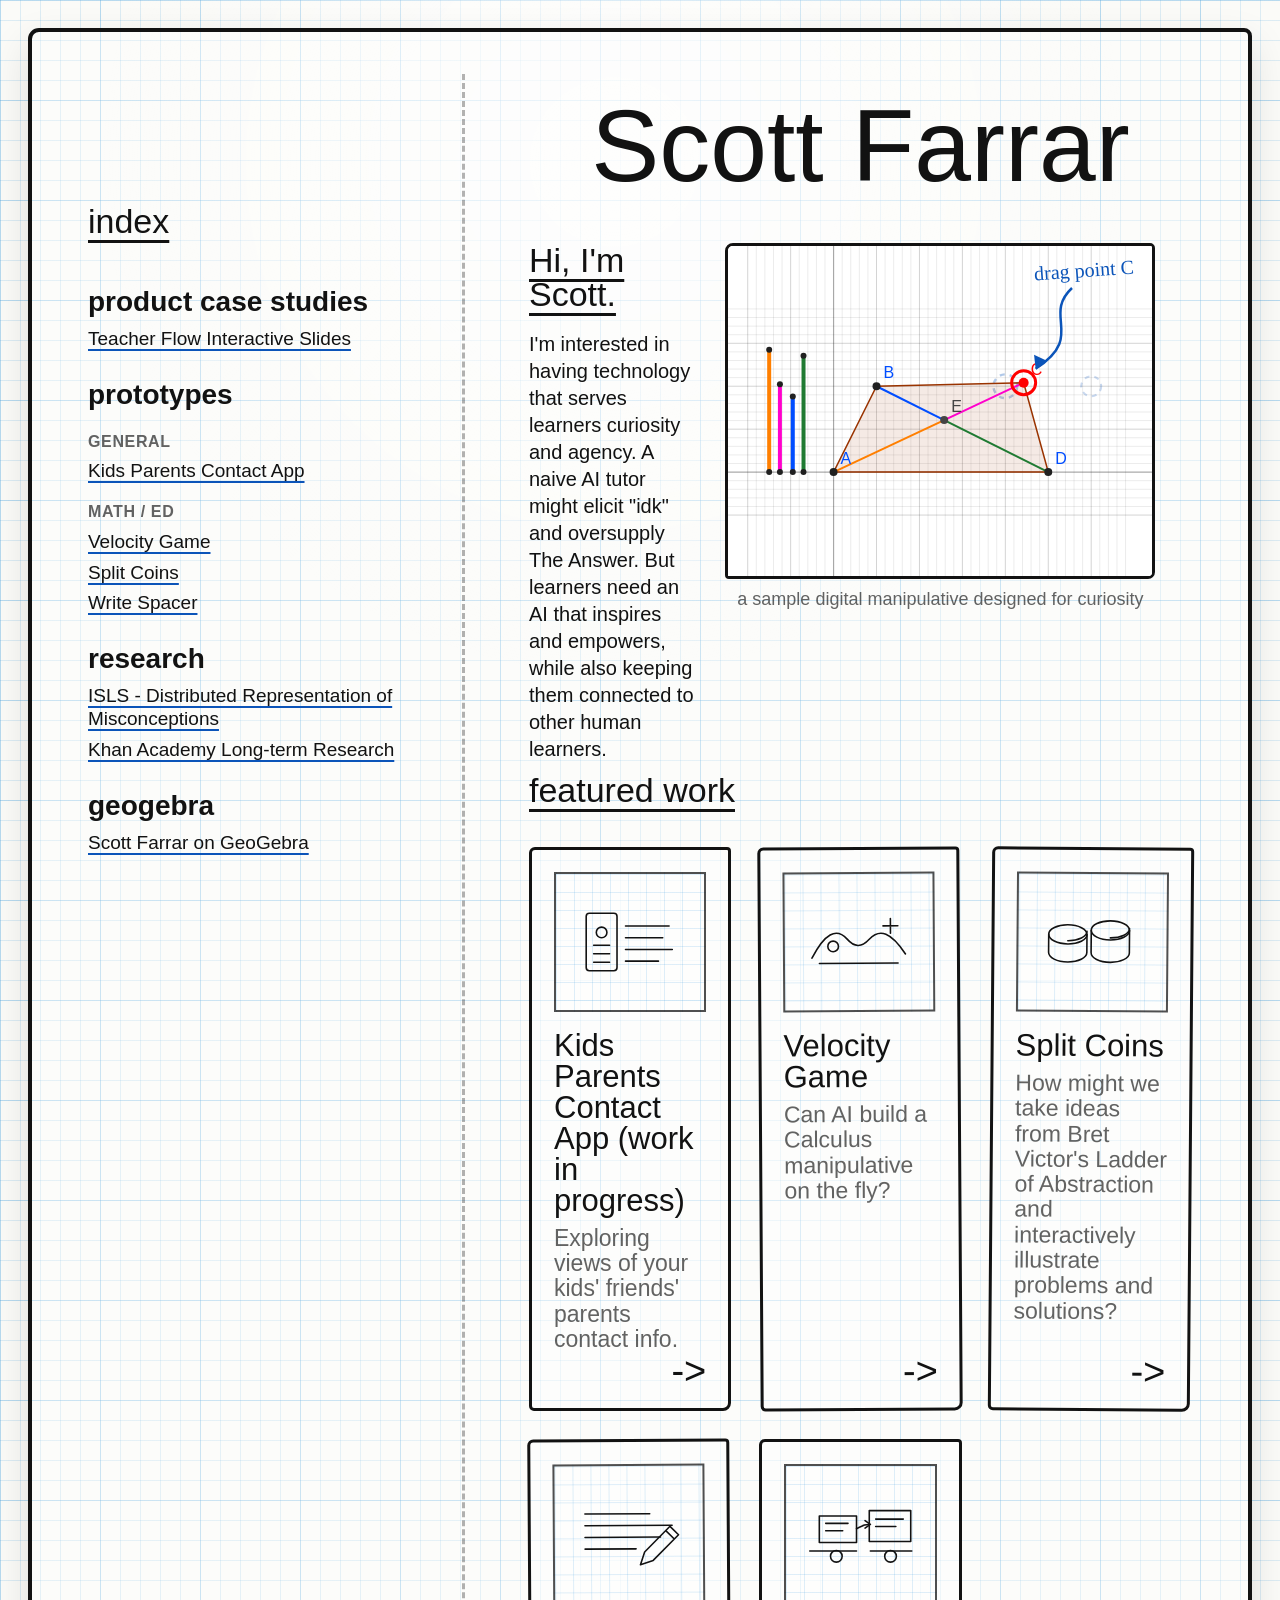
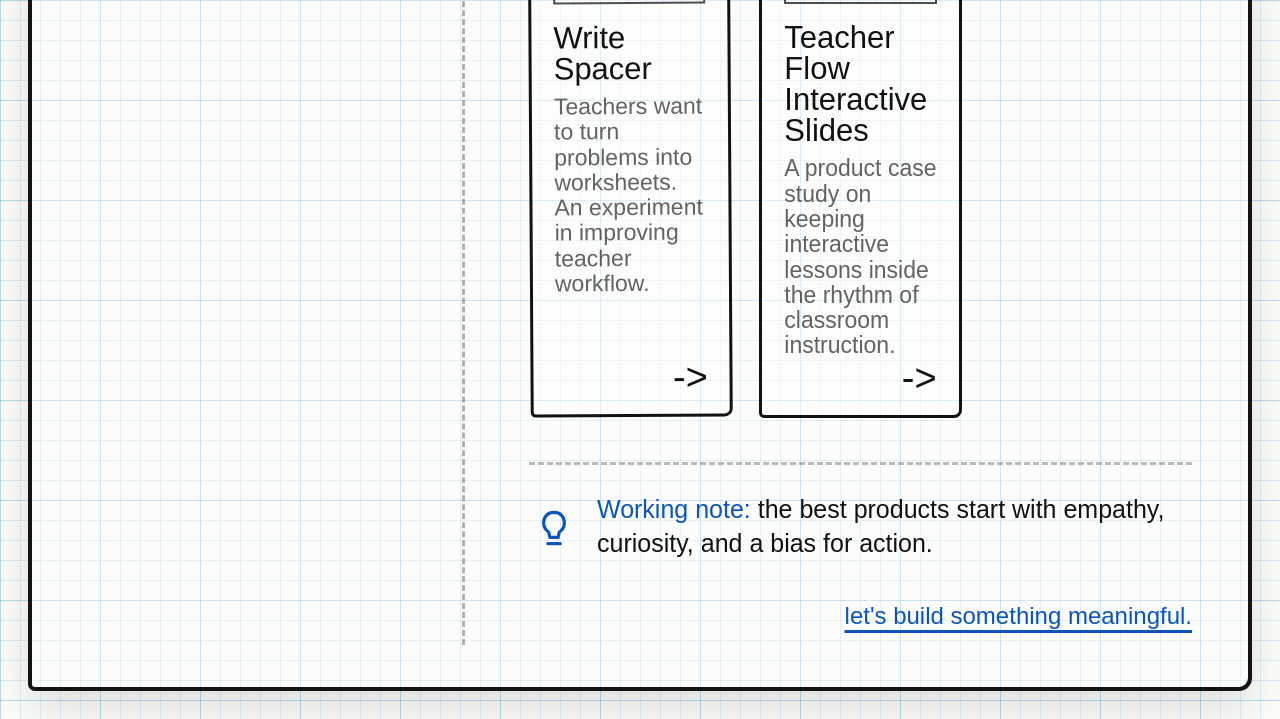
==== index.html @ b49b6c91 "Organize teacher flow case study link" ====
<!doctype html>
<html lang="en">
  <head>
    <meta charset="utf-8">
    <meta name="viewport" content="width=device-width, initial-scale=1">
    <meta
      name="description"
      content="Scott Farrar's portfolio: product work, prototypes, case studies, and experiments in learning technology."
    >
    <title>Scott Farrar | Portfolio</title>
    <link rel="stylesheet" href="styles.css">
  </head>
  <body>
    <div class="page-shell">
      <aside class="sidebar" aria-label="Portfolio sections">
        <nav class="notebook-nav" aria-label="Portfolio index">
          <h2>index</h2>
          <section class="index-section" aria-labelledby="case-studies-heading">
            <h3 id="case-studies-heading">product case studies</h3>
            <a href="teacher-flow.html">Teacher Flow Interactive Slides</a>
          </section>

          <section class="index-section" aria-labelledby="prototypes-heading">
            <h3 id="prototypes-heading">prototypes</h3>
            <p>general</p>
            <a href="https://grumm1728.github.io/myKidsFriendsParents/">Kids Parents Contact App</a>
            <p>math / ed</p>
            <a href="https://grumm1728.github.io/velocitygame/">Velocity Game</a>
            <a href="https://grumm1728.github.io/splitcoins/">Split Coins</a>
            <a href="https://grumm1728.github.io/writespacer/">Write Spacer</a>
          </section>

          <section class="index-section" aria-labelledby="research-heading">
            <h3 id="research-heading">research</h3>
            <a href="https://repository.isls.org/handle/1/857">ISLS - Distributed Representation of Misconceptions</a>
            <a href="https://early.khanacademy.org/">Khan Academy Long-term Research</a>
          </section>

          <section class="index-section" aria-labelledby="geogebra-heading">
            <h3 id="geogebra-heading">geogebra</h3>
            <a href="https://www.geogebra.org/u/scottfarrar">Scott Farrar on GeoGebra</a>
          </section>
        </nav>
      </aside>

      <main class="notebook-page">
        <header class="hero" id="about">
          <h1>Scott Farrar</h1>
          <section class="intro-block">
            <div class="intro">
              <h2>Hi, I'm Scott.</h2>
              <p>
                I'm interested in having technology that serves learners curiosity and agency.
                A naive AI tutor might elicit "idk" and oversupply The Answer. But learners
                need an AI that inspires and empowers, while also keeping them connected to
                other human learners.
              </p>
            </div>
            <div class="applet-frame">
              <article class="applet-placeholder" aria-label="Interactive quadrilateral diagonal applet">
                <p class="drag-teaser">drag point C</p>
                <canvas
                  id="diagonal-canvas"
                  width="720"
                  height="430"
                  aria-label="Drag point C to compare the four diagonal segment lengths"
                ></canvas>
              </article>
              <p class="applet-caption">a sample digital manipulative designed for curiosity</p>
            </div>
          </section>
        </header>

        <section class="section-heading" id="work">
          <h2>featured work</h2>
        </section>
        <section class="project-grid" id="project-grid" aria-label="Featured work"></section>

        <aside class="belief-note" id="prototypes">
          <svg viewBox="0 0 48 48" aria-hidden="true">
            <path d="M18 40h12m-10-6h8m-9-5c-3-2-5-5-5-9 0-6 4-10 10-10s10 4 10 10c0 4-2 7-5 9l-1 5h-8z" />
          </svg>
          <p><strong>Working note:</strong> the best products start with empathy, curiosity, and a bias for action.</p>
        </aside>

        <footer class="page-footer">
          <a href="https://github.com/grumm1728">let's build something meaningful.</a>
        </footer>
      </main>
    </div>
    <script src="script.js"></script>
  </body>
</html>
---- styles.css ----
:root {
  --ink: #121212;
  --blue: #0b54b9;
  --blue-soft: rgba(11, 84, 185, 0.12);
  --paper: #fbfbf8;
  --grid: rgba(78, 166, 224, 0.18);
  --grid-bold: rgba(78, 166, 224, 0.26);
  --soft: rgba(18, 18, 18, 0.66);
  --shadow: rgba(18, 18, 18, 0.12);
  --font: "Proxima Nova", "ProximaNova", "Helvetica Neue", Arial, sans-serif;
  --hand: "Segoe Print", "Bradley Hand ITC", "Marker Felt", "Chalkboard SE", cursive;
}

* {
  box-sizing: border-box;
}

html {
  scroll-behavior: smooth;
}

body {
  min-height: 100vh;
  margin: 0;
  overflow-x: hidden;
  color: var(--ink);
  font-family: var(--font);
  font-size: 18px;
  line-height: 1.35;
  background-color: var(--paper);
  background-image:
    linear-gradient(var(--grid) 1px, transparent 1px),
    linear-gradient(90deg, var(--grid) 1px, transparent 1px),
    linear-gradient(var(--grid-bold) 1px, transparent 1px),
    linear-gradient(90deg, var(--grid-bold) 1px, transparent 1px);
  background-size: 20px 20px, 20px 20px, 100px 100px, 100px 100px;
}

body::before {
  position: fixed;
  inset: 0;
  z-index: -1;
  content: "";
  background: radial-gradient(circle at 48% 18%, rgba(255, 255, 255, 0.72), transparent 32rem);
}

a {
  color: inherit;
}

p,
small,
h1,
h2,
h3 {
  overflow-wrap: break-word;
}

svg {
  display: block;
}

.page-shell {
  display: grid;
  grid-template-columns: 330px minmax(0, 1fr);
  gap: 44px;
  width: min(1760px, calc(100% - 56px));
  min-height: calc(100vh - 56px);
  margin: 28px auto;
  padding: 42px 56px;
  border: 4px solid var(--ink);
  border-radius: 11px 8px 13px 7px;
  background: rgba(255, 255, 255, 0.28);
  box-shadow: 0 16px 40px var(--shadow);
}

.sidebar {
  position: relative;
  display: flex;
  min-width: 0;
  flex-direction: column;
  justify-content: flex-start;
  min-height: 850px;
  padding: 130px 0 36px;
}

.notebook-nav h2,
.section-heading h2,
.intro h2,
.applet-placeholder h2 {
  display: inline-block;
  margin: 0 0 20px;
  font-size: 34px;
  font-weight: 400;
  line-height: 1;
  text-decoration: underline;
  text-decoration-color: var(--ink);
  text-decoration-thickness: 3px;
  text-underline-offset: 7px;
}

.notebook-nav {
  display: grid;
  gap: 30px;
}

.index-section {
  display: grid;
  gap: 8px;
}

.index-section h3 {
  margin: 0 0 4px;
  font-size: 28px;
  font-weight: 700;
  line-height: 1;
  text-transform: lowercase;
}

.index-section p {
  margin: 10px 0 0;
  color: var(--soft);
  font-size: 16px;
  font-weight: 700;
  letter-spacing: 0.04em;
  text-transform: uppercase;
}

.index-section a {
  display: block;
  width: fit-content;
  color: var(--ink);
  font-size: 19px;
  line-height: 1.2;
  text-decoration-color: var(--blue);
  text-decoration-thickness: 2px;
  text-underline-offset: 4px;
}

.index-section a:hover,
.project-card:hover {
  background: rgba(255, 255, 255, 0.72);
  color: var(--blue);
}

.notebook-page {
  position: relative;
  min-width: 0;
  padding: 24px 0 0 64px;
  border-left: 3px dashed rgba(18, 18, 18, 0.32);
}

.hero {
  position: relative;
  min-height: 0;
  text-align: center;
}

.eyebrow {
  margin: 0 0 14px;
  color: var(--blue);
  font-size: 26px;
  line-height: 1.1;
}

.hero h1 {
  margin: 0;
  font-size: clamp(64px, 8vw, 102px);
  font-weight: 400;
  line-height: 0.95;
  letter-spacing: 0;
}

.intro-block {
  display: grid;
  grid-template-columns: minmax(0, 0.82fr) minmax(430px, 1.18fr);
  gap: 30px;
  align-items: start;
  margin-top: 48px;
  text-align: left;
}

.intro {
  min-width: 0;
}

.intro p {
  margin: 0;
  font-size: 20px;
}

.applet-frame {
  min-width: 0;
}

.section-heading {
  margin: 10px 0 20px;
}

.project-grid {
  display: grid;
  grid-template-columns: repeat(3, minmax(0, 1fr));
  gap: 28px;
}

.project-card {
  display: flex;
  min-height: 360px;
  flex-direction: column;
  padding: 22px 22px 18px;
  color: inherit;
  text-decoration: none;
  border: 3px solid var(--ink);
  border-radius: 6px 4px 8px 5px;
  background: rgba(255, 255, 255, 0.32);
  transition: transform 160ms ease, background-color 160ms ease;
}

.project-card:nth-child(2n) {
  rotate: -0.35deg;
}

.project-card:nth-child(3n) {
  rotate: 0.45deg;
}

.thumbnail {
  display: grid;
  min-height: 140px;
  place-items: center;
  margin-bottom: 18px;
  border: 2px solid rgba(18, 18, 18, 0.74);
  background:
    linear-gradient(var(--grid) 1px, transparent 1px),
    linear-gradient(90deg, var(--grid) 1px, transparent 1px),
    rgba(255, 255, 255, 0.42);
  background-size: 18px 18px;
}

.thumbnail svg {
  width: min(86%, 260px);
  height: 112px;
  fill: none;
  stroke: var(--ink);
  stroke-linecap: round;
  stroke-linejoin: round;
  stroke-width: 3;
}

.project-card h3 {
  margin: 0 0 10px;
  font-size: 31px;
  font-weight: 400;
  line-height: 1;
}

.project-card p {
  margin: 0;
  color: var(--soft);
  font-size: 23px;
  line-height: 1.1;
}

.project-arrow {
  margin-top: auto;
  align-self: end;
  font-size: 38px;
  line-height: 1;
}

.applet-placeholder {
  position: relative;
  min-height: 330px;
  min-width: 0;
  padding: 0;
  overflow: hidden;
  border: 3px solid var(--ink);
  border-radius: 8px 5px 7px 4px;
  background: #fff;
}

.drag-teaser {
  position: absolute;
  top: 14px;
  right: 18px;
  z-index: 1;
  margin: 0;
  color: var(--blue);
  font-family: var(--hand);
  font-size: 20px;
  line-height: 1;
  rotate: -4deg;
  pointer-events: none;
}

#diagonal-canvas {
  display: block;
  width: 100%;
  height: 100%;
  min-height: 330px;
  cursor: grab;
  background: #fff;
}

.applet-caption {
  margin: 10px 4px 0;
  color: var(--soft);
  font-size: 18px;
  line-height: 1.2;
  text-align: center;
}

.belief-note {
  display: flex;
  align-items: center;
  gap: 18px;
  margin-top: 44px;
  padding-top: 28px;
  border-top: 3px dashed rgba(18, 18, 18, 0.28);
  color: var(--ink);
}

.belief-note svg {
  flex: 0 0 50px;
  fill: none;
  stroke: var(--blue);
  stroke-linecap: round;
  stroke-linejoin: round;
  stroke-width: 3;
}

.belief-note p {
  margin: 0;
  font-size: 25px;
}

.belief-note strong {
  color: var(--blue);
  font-weight: 400;
}

.page-footer {
  display: flex;
  justify-content: end;
  padding: 40px 0 12px;
}

.page-footer a {
  color: var(--blue);
  font-size: 24px;
  text-decoration-thickness: 3px;
  text-underline-offset: 6px;
}

.case-body::before {
  background: radial-gradient(circle at 62% 16%, rgba(255, 255, 255, 0.74), transparent 35rem);
}

.case-page {
  width: min(1380px, calc(100% - 56px));
  margin: 0 auto;
  padding: 36px 0 72px;
}

.case-back-link {
  display: inline-block;
  margin-bottom: 68px;
  color: var(--ink);
  font-size: 19px;
  line-height: 1.2;
  text-decoration-color: var(--blue);
  text-decoration-thickness: 2px;
  text-underline-offset: 4px;
}

.case-hero {
  max-width: 820px;
  margin: 0 0 82px;
}

.case-kicker,
.section-label {
  margin: 0 0 12px;
  color: var(--blue);
  font-family: var(--hand);
  font-size: 19px;
  line-height: 1.1;
  rotate: -1.5deg;
}

.case-hero h1 {
  margin: 0;
  font-size: clamp(48px, 7vw, 84px);
  font-weight: 400;
  line-height: 0.95;
  letter-spacing: 0;
}

.case-subtitle {
  max-width: 680px;
  margin: 22px 0 0;
  font-size: clamp(24px, 3vw, 34px);
  line-height: 1.05;
}

.case-section {
  margin: 0;
  padding-top: 8px;
}

.case-section h2 {
  max-width: 560px;
  margin: 0 0 16px;
  font-size: clamp(30px, 4vw, 46px);
  font-weight: 400;
  line-height: 1;
}

.case-section p {
  max-width: 560px;
  margin: 0;
  font-size: 22px;
  line-height: 1.28;
}

.scroll-case {
  display: grid;
  grid-template-columns: minmax(280px, 0.82fr) minmax(520px, 1.18fr);
  gap: clamp(36px, 6vw, 86px);
  align-items: start;
  margin-bottom: 76px;
}

.scroll-copy {
  display: grid;
  gap: 38vh;
  padding-bottom: 18vh;
}

.scroll-step {
  min-height: 58vh;
  display: flex;
  flex-direction: column;
  justify-content: center;
}

.classroom-sticky {
  position: relative;
  position: sticky;
  top: calc((100vh - 480px) / 2);
  min-height: 480px;
  margin: 0;
}

.projection-screen,
.teacher-laptop {
  position: absolute;
  border: 3px solid var(--ink);
  background: rgba(255, 255, 255, 0.88);
  box-shadow: 0 8px 24px rgba(18, 18, 18, 0.08);
}

.projection-screen {
  top: 0;
  right: 4%;
  width: min(40vw, 420px);
  aspect-ratio: 16 / 10;
  border-radius: 8px 5px 7px 4px;
  rotate: 0.5deg;
}

.teacher-laptop {
  top: 152px;
  left: 1%;
  width: min(34vw, 360px);
  aspect-ratio: 16 / 10;
  border-radius: 8px 5px 9px 4px;
  rotate: -0.7deg;
}

.screen-label {
  position: absolute;
  top: -28px;
  left: 10px;
  margin: 0;
  color: var(--blue);
  font-family: var(--hand);
  font-size: 18px;
  line-height: 1;
  rotate: -4deg;
}

.screen-stage,
.laptop-display {
  position: absolute;
  inset: 18px;
  overflow: hidden;
  background: #fff;
}

.screen-state,
.caption-state {
  opacity: 0;
  transition: opacity 240ms ease, transform 240ms ease;
  pointer-events: none;
}

.screen-state {
  position: absolute;
  inset: 0;
  display: grid;
  place-items: center;
  padding: 18px;
  text-align: center;
  transform: translateY(8px);
}

.classroom-sticky[data-state="problem"] .state-problem,
.classroom-sticky[data-state="insight"] .state-insight,
.classroom-sticky[data-state="solution"] .state-solution,
.classroom-sticky[data-state="editing"] .state-editing,
.classroom-sticky[data-state="impact"] .state-impact {
  opacity: 1;
  transform: translateY(0);
}

.screen-state p,
.screen-state li {
  margin: 0;
  font-size: clamp(16px, 2vw, 24px);
  line-height: 1.12;
}

.screen-state ul {
  display: grid;
  gap: 6px;
  margin: 12px 0 0;
  padding-left: 22px;
  text-align: left;
}

.skipped-text {
  color: #d01818;
  rotate: -8deg;
}

.quad-interactive {
  display: grid;
  width: min(84%, 360px);
  place-items: center;
}

.quad-interactive svg {
  width: 100%;
  height: auto;
}

.laptop-quad {
  width: min(72%, 280px);
  transform: translateY(-2px);
}

.annotated-quad {
  width: min(72%, 320px);
  transform: translate(18px, -10px);
}

.laptop-quad.annotated-quad {
  width: min(58%, 240px);
  transform: translateY(-18px);
}

.annotated-quad svg {
  width: 86%;
}

.quad-grid-line {
  fill: none;
  stroke: rgba(78, 166, 224, 0.34);
  stroke-width: 1;
}

.quad-shape {
  fill: rgba(153, 51, 0, 0.1);
  stroke: #993300;
  stroke-linejoin: round;
  stroke-width: 3;
}

.quad-diagonal {
  fill: none;
  stroke-linecap: round;
  stroke-width: 3;
}

.quad-one {
  stroke: #004dff;
}

.quad-two {
  stroke: #ff00cc;
}

.quad-point {
  fill: #ff0000;
  stroke: #ff0000;
  stroke-width: 5;
}

.quad-arrow {
  fill: none;
  stroke: var(--blue);
  stroke-linecap: round;
  stroke-width: 2;
}

.annotation-arrow {
  fill: none;
  stroke: #7a62b5;
  stroke-linecap: round;
  stroke-width: 5;
}

.purple-note {
  display: inline-block;
  margin-top: -18px;
  padding: 5px 10px;
  color: #c02a9a;
  border: 2px solid #c02a9a;
  border-radius: 12px 7px 14px 8px;
  font-family: var(--hand);
  font-size: clamp(13px, 1.35vw, 18px);
  line-height: 1;
  rotate: -6deg;
}

.ppt-dot {
  display: grid;
  width: 74px;
  height: 74px;
  place-items: center;
  color: #fff;
  border-radius: 22px 28px 20px 24px;
  background: radial-gradient(circle at 65% 35%, #ff8a2a, #d42143 68%);
  font-size: 38px;
  font-weight: 700;
}

.mini-chart {
  display: flex;
  align-items: end;
  gap: 8px;
  width: min(170px, 58%);
  height: 90px;
  margin: 0 auto 12px;
  border-bottom: 2px solid rgba(18, 18, 18, 0.54);
  border-left: 2px solid rgba(18, 18, 18, 0.54);
}

.mini-chart span {
  display: block;
  flex: 1;
  border: 2px solid var(--ink);
  border-bottom: 0;
}

.mini-chart span:nth-child(1) {
  height: 52%;
  background: rgba(255, 127, 0, 0.18);
}

.mini-chart span:nth-child(2) {
  height: 78%;
  background: rgba(11, 84, 185, 0.12);
}

.mini-chart span:nth-child(3) {
  height: 38%;
  background: rgba(255, 0, 204, 0.14);
}

.pink-note {
  display: inline-block;
  padding: 8px 16px;
  color: #c02a9a;
  border: 2px solid #c02a9a;
  border-radius: 12px 7px 14px 8px;
  font-family: var(--hand);
  rotate: -10deg;
}

.drawn-arrow {
  position: absolute;
  left: 36%;
  top: 48%;
  width: 96px;
  height: 48px;
  border-top: 5px solid #7a62b5;
  border-radius: 50%;
  rotate: 16deg;
}

.drawn-arrow::after {
  position: absolute;
  right: 0;
  top: -9px;
  width: 16px;
  height: 16px;
  content: "";
  border-top: 4px solid #7a62b5;
  border-right: 4px solid #7a62b5;
  rotate: 45deg;
}

.screen-pull {
  position: absolute;
  left: 50%;
  bottom: -34px;
  width: 2px;
  height: 30px;
  background: var(--ink);
}

.screen-pull::after {
  position: absolute;
  left: -5px;
  bottom: -8px;
  width: 10px;
  height: 10px;
  content: "";
  border: 2px solid var(--ink);
  border-radius: 50%;
  background: var(--paper);
}

.laptop-base {
  position: absolute;
  left: -4%;
  right: -4%;
  top: calc(100% - 2px);
  height: 38px;
  background: transparent;
}

.laptop-base::before {
  position: absolute;
  inset: 0;
  content: "";
  border: 3px solid var(--ink);
  border-top-width: 2px;
  border-radius: 4px 5px 7px 6px;
  background: rgba(255, 255, 255, 0.72);
  transform: perspective(190px) rotateX(20deg) skewX(-3deg);
  transform-origin: top center;
}

.laptop-base::after {
  position: absolute;
  left: 44%;
  bottom: 14px;
  width: 48px;
  height: 8px;
  content: "";
  border: 2px solid var(--ink);
  border-radius: 50%;
  rotate: -4deg;
}

.students {
  position: absolute;
  right: 0;
  top: 304px;
  width: 310px;
  height: 112px;
}

.student {
  position: absolute;
  bottom: 0;
  width: 72px;
  height: 96px;
  --hand-rotate: -70deg;
  --hand-left: 58px;
  --hand-top: 52px;
}

.student::before {
  position: absolute;
  left: 20px;
  top: 0;
  width: 38px;
  height: 42px;
  content: "";
  border: 3px solid var(--ink);
  border-radius: 50%;
  background: rgba(255, 255, 255, 0.86);
}

.student::after {
  position: absolute;
  left: 8px;
  top: 44px;
  width: 62px;
  height: 52px;
  content: "";
  border-top: 3px solid var(--ink);
  border-left: 3px solid var(--ink);
  transform: skewY(16deg);
}

.student {
  pointer-events: none;
}

.student-one {
  --hand-rotate: -66deg;
}

.student-two {
  --hand-rotate: -74deg;
}

.student-three {
  --hand-rotate: -62deg;
}

.student-four {
  --hand-rotate: -72deg;
}

.raised-hand {
  position: absolute;
  left: var(--hand-left);
  top: var(--hand-top);
  display: none;
  width: 46px;
  height: 0;
  border-top: 3px solid var(--ink);
  transform: rotate(var(--hand-rotate));
  transform-origin: 0 50%;
}

.classroom-sticky[data-state="impact"] .raised-hand {
  display: block;
  animation: raised-arm-wiggle 1700ms ease-in-out infinite;
}

.classroom-sticky[data-state="impact"] .student-two .raised-hand {
  animation-delay: 120ms;
}

.classroom-sticky[data-state="impact"] .student-three .raised-hand {
  animation-delay: 240ms;
}

.classroom-sticky[data-state="impact"] .student-four .raised-hand {
  animation-delay: 360ms;
}

@keyframes raised-arm-wiggle {
  0%,
  100% {
    transform: rotate(var(--hand-rotate));
  }

  50% {
    transform: rotate(calc(var(--hand-rotate) + 8deg));
  }
}

.student-two {
  left: 98px;
  bottom: 10px;
  rotate: -8deg;
}

.student-three {
  left: 172px;
  bottom: 0;
  rotate: 5deg;
}

.student-four {
  left: 238px;
  bottom: 13px;
  rotate: -5deg;
}

.student-one {
  left: 14px;
  rotate: 8deg;
}

.classroom-sticky figcaption {
  position: absolute;
  left: 6%;
  bottom: 0;
  width: min(680px, 90%);
  min-height: 48px;
  color: var(--soft);
  font-size: 20px;
  line-height: 1.2;
}

.caption-state {
  position: absolute;
  inset: 0 auto auto 0;
}

.insight-section {
  max-width: 780px;
  padding: 28px 0 34px;
}

.insight-section blockquote {
  margin: 0 0 18px;
  font-size: clamp(42px, 6vw, 68px);
  font-weight: 400;
  line-height: 0.96;
}

.case-list,
.callout-list,
.pm-note ul {
  display: grid;
  gap: 10px;
  margin: 18px 0 0;
  padding: 0;
  list-style: none;
}

.case-list li,
.callout-list li,
.pm-note li {
  position: relative;
  padding-left: 28px;
  font-size: 22px;
  line-height: 1.2;
}

.case-list li::before,
.callout-list li::before,
.pm-note li::before {
  position: absolute;
  left: 0;
  top: 0.05em;
  color: var(--blue);
  content: "+";
  font-family: var(--hand);
  font-size: 24px;
  line-height: 1;
}

.case-list + p {
  margin-top: 24px;
}

.pm-note {
  max-width: 820px;
  margin: 8px 0 58px;
  padding: 26px 28px;
  border: 3px solid var(--ink);
  border-radius: 6px 4px 8px 5px;
  background: rgba(255, 255, 255, 0.5);
  rotate: -0.2deg;
}

.pm-note dl {
  display: grid;
  gap: 22px;
  margin: 0;
}

.pm-note div {
  display: grid;
  gap: 5px;
}

.pm-note dt {
  color: var(--blue);
  font-size: 20px;
  font-weight: 700;
  line-height: 1;
}

.pm-note dd {
  margin: 0;
  font-size: 24px;
  line-height: 1.18;
}

.closing-line {
  max-width: 760px;
  margin: 0 0 24px;
  font-size: clamp(38px, 5vw, 62px);
  font-weight: 400;
  line-height: 0.98;
}

@media (max-width: 1180px) {
  .page-shell {
    grid-template-columns: 1fr;
    gap: 28px;
    padding: 34px;
  }

  .sidebar {
    min-height: 0;
    padding: 0;
  }

  .notebook-nav {
    grid-template-columns: repeat(3, minmax(0, 1fr));
    gap: 24px;
  }

  .notebook-nav h2 {
    display: none;
  }

  .notebook-page {
    padding-left: 0;
    border-left: 0;
  }

  .hero {
    min-height: 0;
  }

  .intro {
    margin: 0 auto;
  }

  .project-grid {
    grid-template-columns: repeat(2, minmax(0, 1fr));
  }

  .intro-block,
  .applet-placeholder {
    grid-template-columns: 1fr;
  }

  .case-page {
    width: min(100% - 44px, 960px);
  }

  .scroll-case {
    grid-template-columns: 1fr;
    gap: 38px;
  }

  .classroom-sticky {
    order: -1;
    top: 10px;
    min-height: 500px;
    z-index: 2;
  }

  .scroll-copy {
    gap: 30vh;
  }

  .scroll-step {
    min-height: 54vh;
  }

  .projection-screen {
    width: min(62vw, 420px);
  }

  .teacher-laptop {
    width: min(54vw, 360px);
  }
}

@media (max-width: 900px) {
  .case-hero h1 {
    max-width: 320px;
    font-size: 35px;
  }

  .case-subtitle {
    max-width: 340px;
  }
}

@media (max-width: 760px) {
  body {
    font-size: 20px;
  }

  .page-shell {
    width: min(calc(100vw - 24px), 720px);
    max-width: calc(100vw - 24px);
    min-height: calc(100vh - 24px);
    margin: 12px auto;
    padding: 22px;
    border-width: 3px;
  }

  .notebook-nav {
    grid-template-columns: 1fr;
    gap: 22px;
  }

  .hero h1 {
    font-size: 58px;
  }

  .intro p {
    font-size: 23px;
  }

  .section-heading {
    display: block;
  }

  .project-grid {
    grid-template-columns: 1fr;
  }

  .project-card {
    min-height: 320px;
  }

  .applet-placeholder {
    padding: 20px;
  }

  .belief-note {
    align-items: flex-start;
  }

  .page-footer {
    justify-content: start;
  }

  .case-page {
    width: min(calc(100vw - 24px), 720px);
    padding-top: 22px;
  }

  .case-back-link {
    margin-bottom: 42px;
  }

  .case-hero {
    margin-bottom: 48px;
  }

  .case-hero,
  .pm-note {
    width: 100%;
    max-width: 100%;
  }

  .case-section h2,
  .case-section p,
  .case-subtitle {
    width: 340px;
    max-width: calc(100vw - 48px);
  }

  .case-hero h1 {
    max-width: 260px;
    font-size: 34px;
  }

  .case-section p,
  .case-list li,
  .callout-list li,
  .pm-note li,
  .pm-note dd {
    font-size: 21px;
  }

  .case-subtitle {
    font-size: 22px;
  }

  .case-section {
    margin-bottom: 0;
  }

  .pm-note {
    padding: 22px;
  }

  .scroll-case {
    gap: 28px;
  }

  .classroom-sticky {
    top: 0;
    min-height: 430px;
    margin: 0 -2px;
  }

  .projection-screen {
    top: 0;
    left: 180px;
    right: auto;
    width: 160px;
    border-width: 2px;
  }

  .teacher-laptop {
    top: 142px;
    left: 0;
    width: 226px;
    border-width: 2px;
  }

  .screen-stage,
  .laptop-display {
    inset: 10px;
  }

  .screen-label {
    top: -22px;
    font-size: 14px;
  }

  .screen-state {
    padding: 10px;
  }

  .screen-state p,
  .screen-state li {
    font-size: 13px;
  }

  .ppt-dot {
    width: 52px;
    height: 52px;
    border-radius: 16px 19px 14px 17px;
    font-size: 27px;
  }

  .mini-chart {
    height: 56px;
    gap: 5px;
  }

  .pink-note {
    padding: 5px 9px;
  }

  .drawn-arrow {
    width: 58px;
    height: 30px;
    border-top-width: 4px;
  }

  .laptop-base {
    top: calc(100% - 1px);
    height: 42px;
  }

  .laptop-base::before {
    border-width: 2px;
  }

  .students {
    top: 232px;
    right: 8px;
    width: 220px;
    height: 104px;
  }

  .student {
    width: 48px;
    height: 70px;
  }

  .student::before {
    left: 13px;
    width: 26px;
    height: 29px;
    border-width: 2px;
  }

  .student::after {
    left: 5px;
    top: 32px;
    width: 42px;
    height: 38px;
    border-top-width: 2px;
    border-left-width: 2px;
  }

  .student-two {
    left: 40px;
  }

  .student-three {
    left: 80px;
  }

  .student-four {
    left: 120px;
  }

  .classroom-sticky figcaption {
    left: 0;
    bottom: 0;
    width: 100%;
    font-size: 16px;
  }

  .scroll-copy {
    gap: 20vh;
  }

  .scroll-step {
    min-height: 58vh;
  }
}
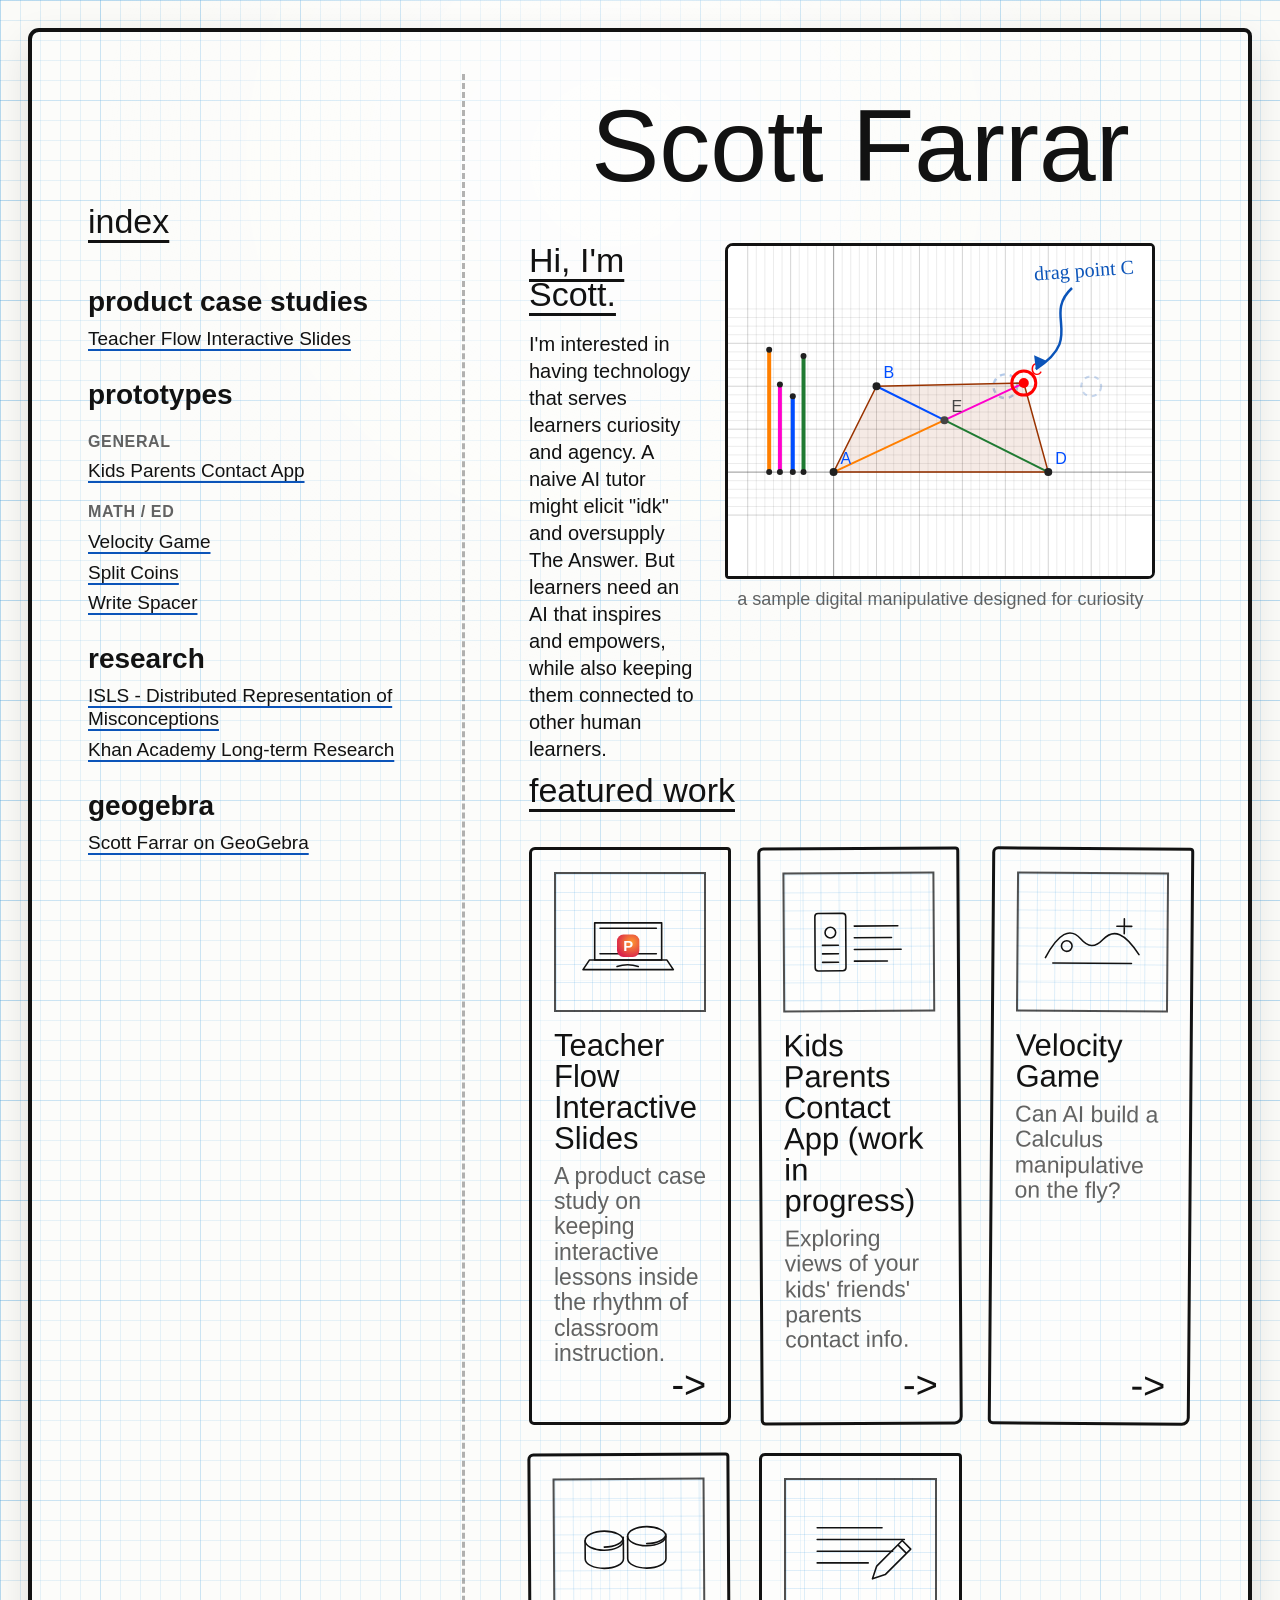
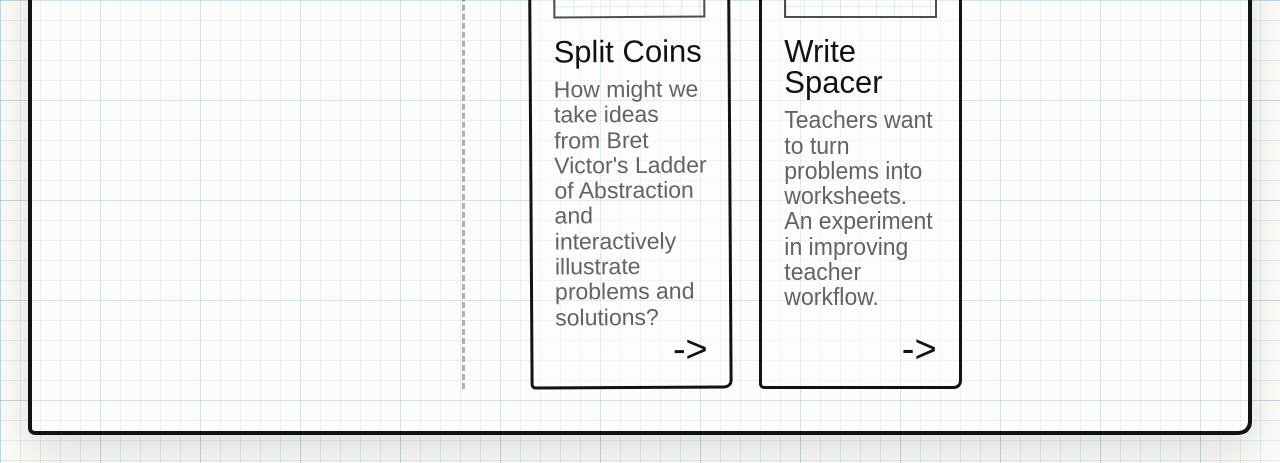
==== commit 525aae7a: "Promote Teacher Flow project and refresh thumbnails" ====
--- a/index.html
+++ b/index.html
@@ -75,17 +75,6 @@
           <h2>featured work</h2>
         </section>
         <section class="project-grid" id="project-grid" aria-label="Featured work"></section>
-
-        <aside class="belief-note" id="prototypes">
-          <svg viewBox="0 0 48 48" aria-hidden="true">
-            <path d="M18 40h12m-10-6h8m-9-5c-3-2-5-5-5-9 0-6 4-10 10-10s10 4 10 10c0 4-2 7-5 9l-1 5h-8z" />
-          </svg>
-          <p><strong>Working note:</strong> the best products start with empathy, curiosity, and a bias for action.</p>
-        </aside>
-
-        <footer class="page-footer">
-          <a href="https://github.com/grumm1728">let's build something meaningful.</a>
-        </footer>
       </main>
     </div>
     <script src="script.js"></script>
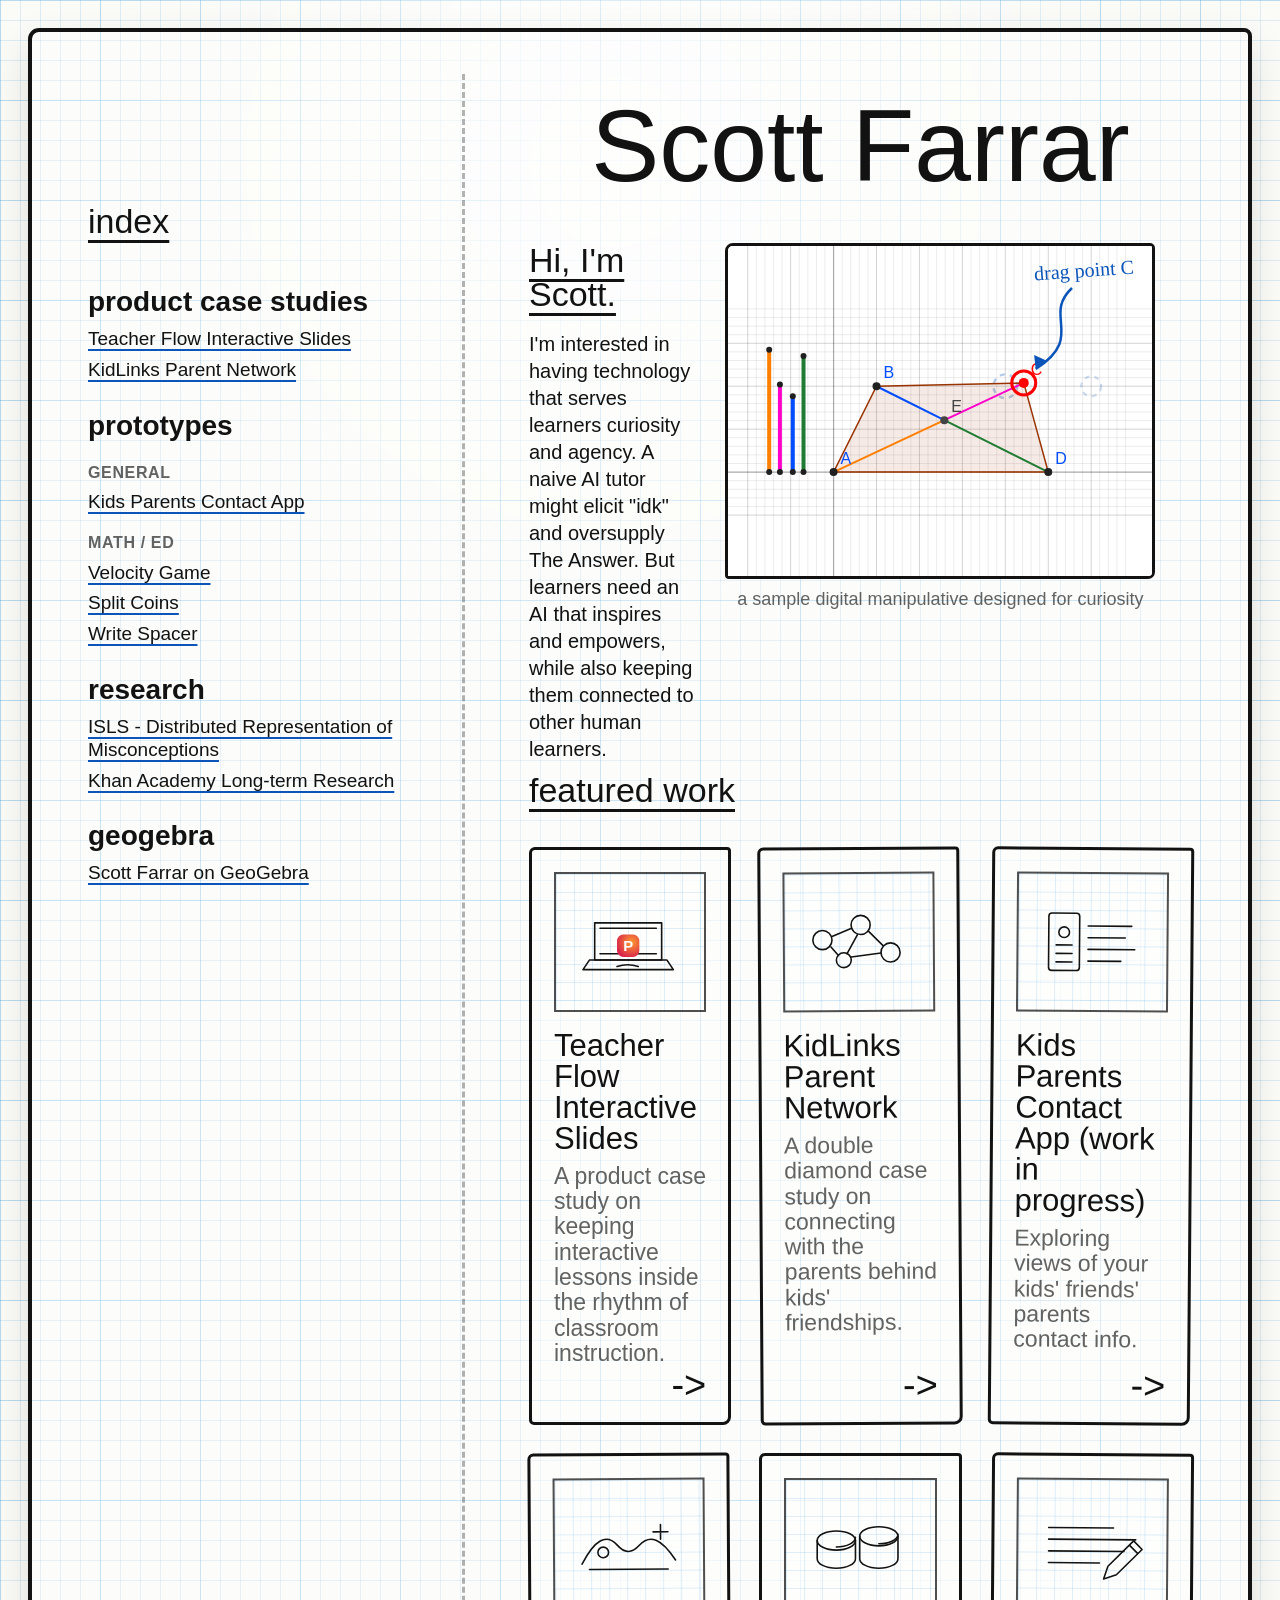
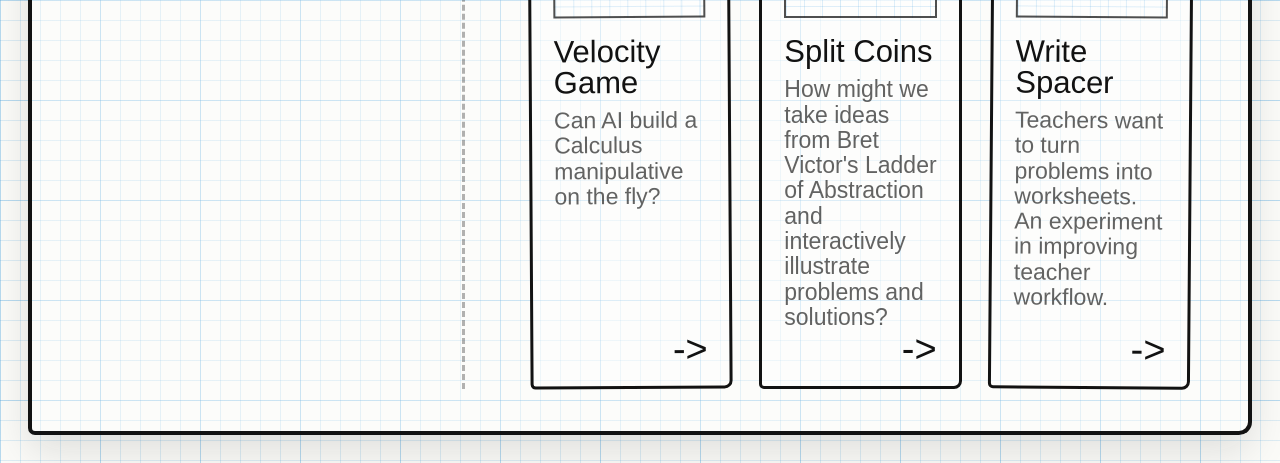
==== commit ef6193dc: "Add KidLinks portfolio case study" ====
--- a/index.html
+++ b/index.html
@@ -18,6 +18,7 @@
           <section class="index-section" aria-labelledby="case-studies-heading">
             <h3 id="case-studies-heading">product case studies</h3>
             <a href="teacher-flow.html">Teacher Flow Interactive Slides</a>
+            <a href="kidlinks.html">KidLinks Parent Network</a>
           </section>
 
           <section class="index-section" aria-labelledby="prototypes-heading">
--- a/styles.css
+++ b/styles.css
@@ -997,6 +997,663 @@
   line-height: 0.98;
 }
 
+.kidlinks-page {
+  width: min(1320px, calc(100% - 56px));
+}
+
+.kidlinks-hero {
+  position: relative;
+  max-width: 940px;
+  min-height: 450px;
+  margin-bottom: 18px;
+  padding-bottom: 0;
+}
+
+.kidlinks-hero h1 {
+  font-size: clamp(42px, 6vw, 78px);
+}
+
+.kidlinks-hero > * {
+  position: relative;
+  z-index: 1;
+}
+
+.kidlinks-hero::after {
+  position: absolute;
+  left: 220px;
+  top: -40px;
+  z-index: 0;
+  width: 1040px;
+  height: 590px;
+  content: "";
+  background-image: url("images/kidlinks-family-network.png");
+  background-repeat: no-repeat;
+  background-position: right top;
+  background-size: contain;
+  opacity: 0.68;
+  mix-blend-mode: multiply;
+  pointer-events: none;
+  -webkit-mask-image:
+    linear-gradient(to right, transparent 0%, rgb(0 0 0 / 0.48) 14%, #000 42%, rgb(0 0 0 / 0.72) 82%, transparent 100%),
+    linear-gradient(to bottom, rgb(0 0 0 / 0.72) 0%, #000 26%, rgb(0 0 0 / 0.56) 76%, transparent 100%);
+  mask-image:
+    linear-gradient(to right, transparent 0%, rgb(0 0 0 / 0.48) 14%, #000 42%, rgb(0 0 0 / 0.72) 82%, transparent 100%),
+    linear-gradient(to bottom, rgb(0 0 0 / 0.72) 0%, #000 26%, rgb(0 0 0 / 0.56) 76%, transparent 100%);
+  -webkit-mask-composite: source-in;
+  mask-composite: intersect;
+}
+
+.double-diamond {
+  position: relative;
+  width: 100%;
+  max-width: 1120px;
+  min-height: 540px;
+  margin: 20px 0 72px;
+  padding: 18px 0 0;
+}
+
+.diamond-sketch {
+  width: min(100%, 1040px);
+  height: auto;
+  overflow: visible;
+}
+
+.diamond-outline,
+.diamond-fold {
+  fill: rgba(255, 255, 255, 0.18);
+  stroke: var(--ink);
+  stroke-linecap: round;
+  stroke-linejoin: round;
+  stroke-width: 4;
+  vector-effect: non-scaling-stroke;
+}
+
+.diamond-outline:nth-of-type(1) {
+  transform: rotate(-0.4deg);
+  transform-origin: 220px 170px;
+}
+
+.diamond-outline:nth-of-type(2) {
+  transform: rotate(0.35deg);
+  transform-origin: 580px 170px;
+}
+
+.diamond-fold {
+  fill: none;
+  stroke: rgba(18, 18, 18, 0.34);
+  stroke-dasharray: 8 10;
+  stroke-width: 3;
+}
+
+.diamond-dot {
+  fill: var(--blue);
+  stroke: var(--paper);
+  stroke-width: 3;
+}
+
+.diamond-labels {
+  position: absolute;
+  inset: 0 auto auto 0;
+  width: min(100%, 1040px);
+  min-height: 440px;
+  pointer-events: none;
+}
+
+.diamond-phase {
+  position: absolute;
+  width: 180px;
+  text-align: center;
+}
+
+.diamond-phase p {
+  margin: 0 0 6px;
+  color: var(--blue);
+  font-family: var(--hand);
+  font-size: 25px;
+  line-height: 1;
+}
+
+.diamond-phase span {
+  display: block;
+  margin-top: 224px;
+  font-size: 14px;
+  font-weight: 700;
+  line-height: 1.12;
+}
+
+.diamond-discover {
+  left: 70px;
+  top: 158px;
+}
+
+.diamond-define {
+  left: 260px;
+  top: 158px;
+}
+
+.diamond-develop {
+  left: 450px;
+  top: 158px;
+  width: 220px;
+}
+
+.diamond-deliver {
+  left: 682px;
+  top: 158px;
+  width: 200px;
+}
+
+.kidlinks-study-grid {
+  display: grid;
+  grid-template-columns: minmax(280px, 0.92fr) minmax(340px, 0.78fr);
+  gap: 62px 72px;
+  align-items: center;
+  margin-bottom: 64px;
+}
+
+.kidlinks-study-section {
+  max-width: 640px;
+}
+
+.kidlinks-study-section h2 {
+  margin: 0 0 16px;
+  font-size: clamp(34px, 4vw, 52px);
+  font-weight: 400;
+  line-height: 1;
+}
+
+.kidlinks-study-section p {
+  margin: 0 0 16px;
+  font-size: 22px;
+  line-height: 1.3;
+}
+
+.phone-mockup {
+  justify-self: center;
+  width: min(100%, 390px);
+  margin: 0;
+}
+
+.phone-shell {
+  position: relative;
+  width: min(100%, 330px);
+  margin: 0 auto;
+  padding: 16px 14px 20px;
+  border: 4px solid var(--ink);
+  border-radius: 34px 30px 38px 32px;
+  background: #111;
+  box-shadow: 0 16px 34px rgba(18, 18, 18, 0.14);
+}
+
+.phone-status {
+  width: 72px;
+  height: 8px;
+  margin: 0 auto 12px;
+  border-radius: 999px;
+  background: rgba(255, 255, 255, 0.28);
+}
+
+.phone-screen {
+  min-height: 548px;
+  padding: 24px 18px;
+  overflow: hidden;
+  border-radius: 23px 20px 27px 21px;
+  background:
+    linear-gradient(var(--grid) 1px, transparent 1px),
+    linear-gradient(90deg, var(--grid) 1px, transparent 1px),
+    #fbfbf8;
+  background-size: 18px 18px;
+}
+
+.phone-title {
+  margin: 0 0 16px;
+  color: var(--ink);
+  font-size: 30px;
+  font-weight: 700;
+  line-height: 1;
+}
+
+.phone-search,
+.kid-card,
+.quick-row span,
+.list-row {
+  border: 2px solid rgba(18, 18, 18, 0.82);
+  background: rgba(255, 255, 255, 0.76);
+}
+
+.phone-search {
+  margin-bottom: 16px;
+  padding: 11px 12px;
+  color: var(--soft);
+  border-radius: 8px 6px 9px 7px;
+  font-size: 14px;
+  line-height: 1;
+}
+
+.kid-card {
+  display: grid;
+  gap: 5px;
+  margin-bottom: 14px;
+  padding: 18px;
+  border-radius: 9px 6px 10px 7px;
+}
+
+.kid-card span {
+  color: var(--blue);
+  font-size: 34px;
+  line-height: 1;
+}
+
+.kid-card small,
+.list-row small {
+  color: var(--soft);
+  font-size: 14px;
+  line-height: 1.1;
+}
+
+.quick-row {
+  display: grid;
+  grid-template-columns: 1fr 1fr;
+  gap: 10px;
+  margin-bottom: 16px;
+}
+
+.quick-row span {
+  padding: 10px 8px;
+  border-radius: 8px 5px 9px 6px;
+  color: var(--blue);
+  font-family: var(--hand);
+  font-size: 16px;
+  line-height: 1;
+  text-align: center;
+}
+
+.list-row {
+  display: grid;
+  gap: 3px;
+  margin-bottom: 10px;
+  padding: 13px 14px;
+  border-radius: 8px 6px 10px 5px;
+}
+
+.list-row strong {
+  font-size: 19px;
+  line-height: 1;
+}
+
+.muted-row {
+  border-style: dashed;
+}
+
+.phone-mockup figcaption {
+  margin: 12px auto 0;
+  max-width: 330px;
+  color: var(--soft);
+  font-size: 18px;
+  line-height: 1.2;
+  text-align: center;
+}
+
+.contact-screen {
+  color: #f6f6f6;
+  background:
+    linear-gradient(rgba(255, 255, 255, 0.08) 1px, transparent 1px),
+    linear-gradient(90deg, rgba(255, 255, 255, 0.08) 1px, transparent 1px),
+    #1b1b1d;
+  background-size: 18px 18px;
+}
+
+.contact-nav {
+  margin: 0 0 28px;
+  color: #69a7ff;
+  font-size: 17px;
+  line-height: 1;
+}
+
+.contact-avatar {
+  display: grid;
+  width: 86px;
+  height: 86px;
+  place-items: center;
+  margin: 0 auto 16px;
+  color: #fff;
+  border-radius: 50%;
+  background: linear-gradient(145deg, #7a7a80, #424247);
+  font-size: 44px;
+  font-weight: 700;
+}
+
+.contact-screen h3 {
+  max-width: 250px;
+  margin: 0 auto 18px;
+  font-size: 28px;
+  font-weight: 700;
+  line-height: 1.05;
+  text-align: center;
+}
+
+.contact-actions {
+  display: grid;
+  grid-template-columns: repeat(3, minmax(0, 1fr));
+  gap: 8px;
+  margin-bottom: 18px;
+}
+
+.contact-actions span,
+.contact-field {
+  border: 1px solid rgba(255, 255, 255, 0.1);
+  background: rgba(255, 255, 255, 0.08);
+}
+
+.contact-actions span {
+  padding: 11px 4px;
+  color: #69a7ff;
+  border-radius: 9px 7px 10px 8px;
+  font-size: 13px;
+  line-height: 1;
+  text-align: center;
+}
+
+.contact-field {
+  display: grid;
+  gap: 4px;
+  margin-bottom: 10px;
+  padding: 13px 14px;
+  border-radius: 10px 8px 11px 9px;
+}
+
+.contact-field small {
+  color: rgba(255, 255, 255, 0.58);
+  font-size: 12px;
+  line-height: 1;
+}
+
+.contact-field span {
+  color: #fff;
+  font-size: 17px;
+  line-height: 1.18;
+}
+
+.contact-note {
+  border-style: dashed;
+}
+
+.mockup-pair {
+  display: grid;
+  grid-column: 1 / -1;
+  grid-template-columns: repeat(3, minmax(260px, 1fr));
+  gap: 34px;
+  align-items: start;
+  width: min(100%, 1140px);
+  margin: -14px 0 0;
+}
+
+.graph-screen {
+  position: relative;
+}
+
+.tag-zone {
+  position: absolute;
+  display: grid;
+  place-items: center;
+  color: var(--blue);
+  border: 2px dashed rgba(11, 84, 185, 0.55);
+  border-radius: 999px;
+  font-family: var(--hand);
+  font-size: 17px;
+  line-height: 1;
+}
+
+.school-zone {
+  left: 30px;
+  top: 56px;
+  width: 132px;
+  height: 138px;
+  rotate: -10deg;
+}
+
+.play-zone {
+  right: 20px;
+  top: 56px;
+  width: 116px;
+  height: 124px;
+  rotate: 8deg;
+}
+
+.sports-zone {
+  left: 42px;
+  bottom: 42px;
+  width: 184px;
+  height: 132px;
+  rotate: -2deg;
+}
+
+.network-svg {
+  position: relative;
+  z-index: 1;
+  width: 100%;
+  height: 390px;
+  margin-top: 6px;
+  fill: none;
+  stroke: var(--ink);
+  stroke-linecap: round;
+  stroke-linejoin: round;
+  stroke-width: 3;
+}
+
+.network-svg .node {
+  fill: #fff;
+}
+
+.network-svg .child-node {
+  fill: rgba(11, 84, 185, 0.15);
+  stroke: var(--blue);
+}
+
+.network-svg .friend-node {
+  fill: rgba(255, 127, 0, 0.16);
+  stroke: #993300;
+}
+
+.network-svg .unknown-node {
+  stroke-dasharray: 5 5;
+}
+
+.network-svg text {
+  fill: var(--ink);
+  stroke: none;
+  font-family: var(--font);
+  font-size: 13px;
+  font-weight: 700;
+  text-anchor: middle;
+}
+
+.parent-screen h3 {
+  margin: 18px 0 8px;
+  color: var(--ink);
+  font-size: 36px;
+  font-weight: 700;
+  line-height: 0.95;
+}
+
+.breadcrumb {
+  display: inline-block;
+  margin: 0;
+  color: var(--blue);
+  border-bottom: 2px solid rgba(11, 84, 185, 0.42);
+  font-size: 15px;
+  line-height: 1.15;
+}
+
+.relationship-note {
+  margin: 0 0 18px;
+  color: var(--soft);
+  font-size: 18px;
+  line-height: 1.18;
+}
+
+.parent-summary {
+  display: grid;
+  gap: 5px;
+  margin-bottom: 12px;
+  padding: 14px 15px;
+  border: 2px solid rgba(18, 18, 18, 0.82);
+  border-radius: 9px 6px 10px 7px;
+  background: rgba(255, 255, 255, 0.76);
+}
+
+.parent-summary small {
+  color: var(--blue);
+  font-size: 13px;
+  font-weight: 700;
+  line-height: 1;
+  text-transform: lowercase;
+}
+
+.parent-summary span {
+  font-size: 18px;
+  line-height: 1.15;
+}
+
+.handoff-button {
+  display: flex;
+  align-items: center;
+  justify-content: center;
+  gap: 10px;
+  min-height: 54px;
+  margin-top: 24px;
+  padding: 12px 16px;
+  color: #fff;
+  border-radius: 15px 13px 17px 14px;
+  background: #007aff;
+  font-size: 19px;
+  font-weight: 700;
+  line-height: 1;
+  text-align: center;
+  text-decoration: none;
+  box-shadow: 0 7px 18px rgba(0, 122, 255, 0.22);
+}
+
+.contacts-icon {
+  position: relative;
+  width: 28px;
+  height: 28px;
+  border-radius: 7px;
+  background: linear-gradient(145deg, #5dd97d, #1aa35a);
+}
+
+.contacts-icon::before,
+.contacts-icon::after {
+  position: absolute;
+  content: "";
+  background: rgba(255, 255, 255, 0.92);
+}
+
+.contacts-icon::before {
+  left: 9px;
+  top: 6px;
+  width: 10px;
+  height: 10px;
+  border-radius: 50%;
+}
+
+.contacts-icon::after {
+  left: 6px;
+  right: 6px;
+  bottom: 6px;
+  height: 8px;
+  border-radius: 999px 999px 5px 5px;
+}
+
+.deliver-section {
+  grid-column: 1 / -1;
+  max-width: 820px;
+}
+
+.creator-workflow {
+  display: grid;
+  grid-template-columns: 1fr auto 1fr auto 1fr auto 1fr;
+  gap: 12px;
+  align-items: center;
+  width: min(100%, 1060px);
+  margin: 34px 0 0;
+}
+
+.workflow-step {
+  display: grid;
+  min-height: 198px;
+  align-content: start;
+  gap: 12px;
+  padding: 16px 14px 14px;
+  border: 3px solid var(--ink);
+  border-radius: 7px 5px 8px 6px;
+  background: rgba(255, 255, 255, 0.46);
+}
+
+.workflow-step:nth-child(4n + 1) {
+  rotate: -0.45deg;
+}
+
+.workflow-step:nth-child(4n + 3) {
+  rotate: 0.38deg;
+}
+
+.workflow-step p {
+  margin: 0;
+  color: var(--blue);
+  font-family: var(--hand);
+  font-size: 20px;
+  line-height: 1;
+}
+
+.workflow-step svg {
+  width: 100%;
+  height: auto;
+  fill: none;
+  stroke: var(--ink);
+  stroke-linecap: round;
+  stroke-linejoin: round;
+  stroke-width: 4;
+}
+
+.workflow-brand-icon {
+  align-self: center;
+  justify-self: center;
+  width: min(92px, 72%);
+  height: auto;
+  margin-top: 18px;
+  filter: drop-shadow(0 1px 0 rgba(18, 18, 18, 0.14));
+}
+
+.github-icon {
+  width: min(98px, 76%);
+}
+
+.workflow-scribble,
+.workflow-code,
+.workflow-branch {
+  stroke: var(--blue);
+}
+
+.workflow-dot {
+  fill: var(--blue);
+  stroke: var(--blue);
+}
+
+.workflow-arrow {
+  color: var(--blue);
+  font-family: var(--hand);
+  font-size: 32px;
+  line-height: 1;
+}
+
+.kidlinks-principles {
+  grid-column: 1 / -1;
+  width: min(100%, 1120px);
+  max-width: 1120px;
+  margin: -20px 0 -12px;
+}
+
 @media (max-width: 1180px) {
   .page-shell {
     grid-template-columns: 1fr;
@@ -1071,6 +1728,31 @@
   .teacher-laptop {
     width: min(54vw, 360px);
   }
+
+  .kidlinks-study-grid {
+    grid-template-columns: 1fr;
+    gap: 42px;
+  }
+
+  .phone-mockup {
+    justify-self: start;
+  }
+
+  .mockup-pair {
+    grid-template-columns: 1fr;
+    width: min(100%, 390px);
+  }
+
+  .creator-workflow {
+    grid-template-columns: 1fr;
+    gap: 10px;
+    width: min(100%, 390px);
+  }
+
+  .workflow-arrow {
+    justify-self: center;
+    rotate: 90deg;
+  }
 }
 
 @media (max-width: 900px) {
@@ -1081,6 +1763,60 @@
 
   .case-subtitle {
     max-width: 340px;
+  }
+
+  .diamond-labels,
+  .double-diamond,
+  .kidlinks-study-section,
+  .mockup-pair,
+  .creator-workflow,
+  .deliver-section,
+  .kidlinks-principles {
+    max-width: 360px;
+  }
+
+  .double-diamond {
+    min-height: 620px;
+    margin: 8px 0 58px;
+  }
+
+  .diamond-sketch {
+    width: 360px;
+    transform: translateX(-18px);
+  }
+
+  .diamond-labels {
+    position: relative;
+    display: grid;
+    grid-template-columns: 1fr;
+    gap: 12px;
+    min-height: 0;
+    margin-top: -18px;
+  }
+
+  .diamond-phase {
+    position: relative;
+    left: auto;
+    top: auto;
+    width: 100%;
+    padding: 14px 16px;
+    border: 3px solid var(--ink);
+    border-radius: 6px 4px 8px 5px;
+    background: rgba(255, 255, 255, 0.44);
+    text-align: left;
+  }
+
+  .diamond-phase:nth-child(2n) {
+    rotate: -0.4deg;
+  }
+
+  .diamond-phase p {
+    font-size: 24px;
+  }
+
+  .diamond-phase span {
+    margin-top: 0;
+    font-size: 16px;
   }
 }
 
@@ -1136,7 +1872,8 @@
   }
 
   .case-page {
-    width: min(calc(100vw - 24px), 720px);
+    width: calc(100vw - 24px);
+    max-width: 720px;
     padding-top: 22px;
   }
 
@@ -1164,6 +1901,24 @@
   .case-hero h1 {
     max-width: 260px;
     font-size: 34px;
+  }
+
+  .kidlinks-hero h1 {
+    max-width: 340px;
+  }
+
+  .kidlinks-hero {
+    min-height: 500px;
+    margin-bottom: 10px;
+    padding-bottom: 0;
+  }
+
+  .kidlinks-hero::after {
+    left: 92px;
+    top: 54px;
+    width: 440px;
+    height: 280px;
+    opacity: 0.5;
   }
 
   .case-section p,
@@ -1315,4 +2070,30 @@
   .scroll-step {
     min-height: 58vh;
   }
-}
+
+  .kidlinks-page {
+    width: calc(100vw - 24px);
+    max-width: 720px;
+  }
+
+  .kidlinks-study-section h2 {
+    font-size: 32px;
+  }
+
+  .kidlinks-study-section p {
+    font-size: 21px;
+  }
+
+  .phone-shell {
+    width: min(100%, 310px);
+  }
+
+  .phone-screen {
+    min-height: 500px;
+    padding: 22px 16px;
+  }
+
+  .network-svg {
+    height: 350px;
+  }
+}
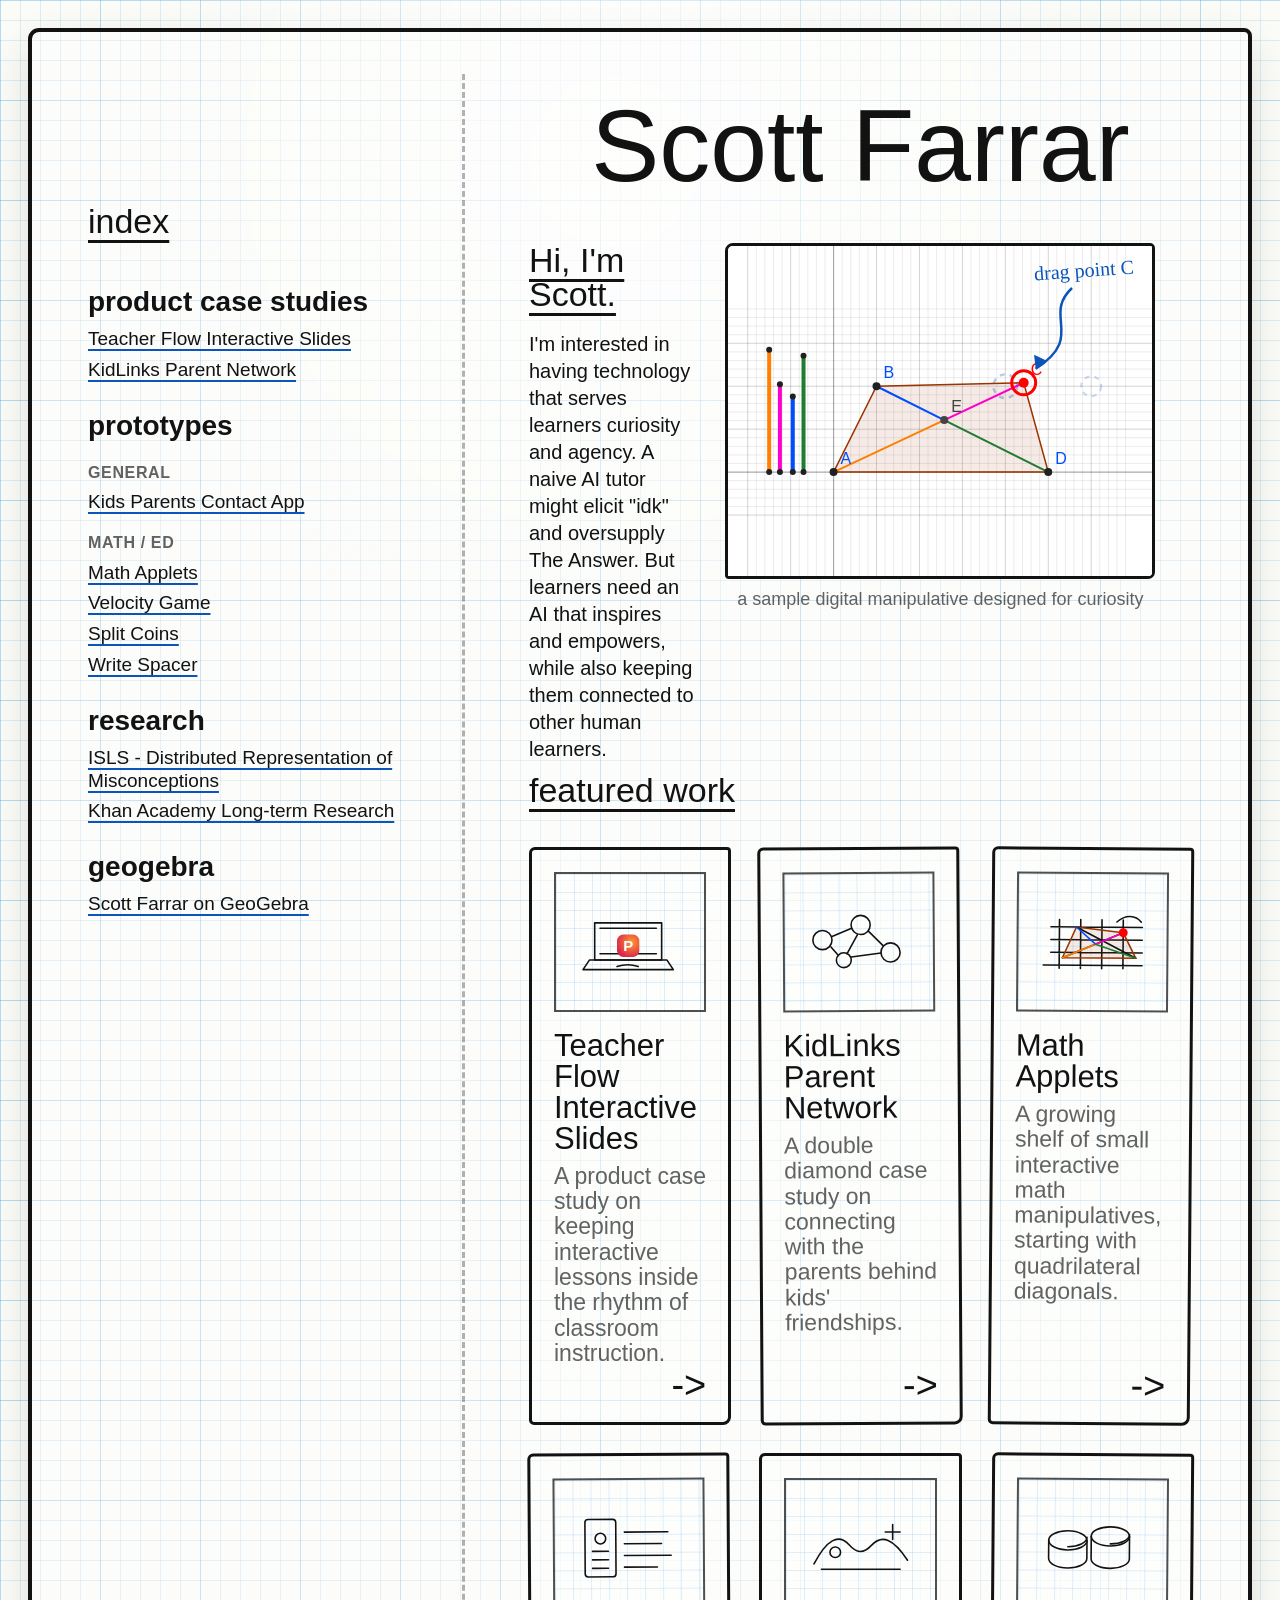
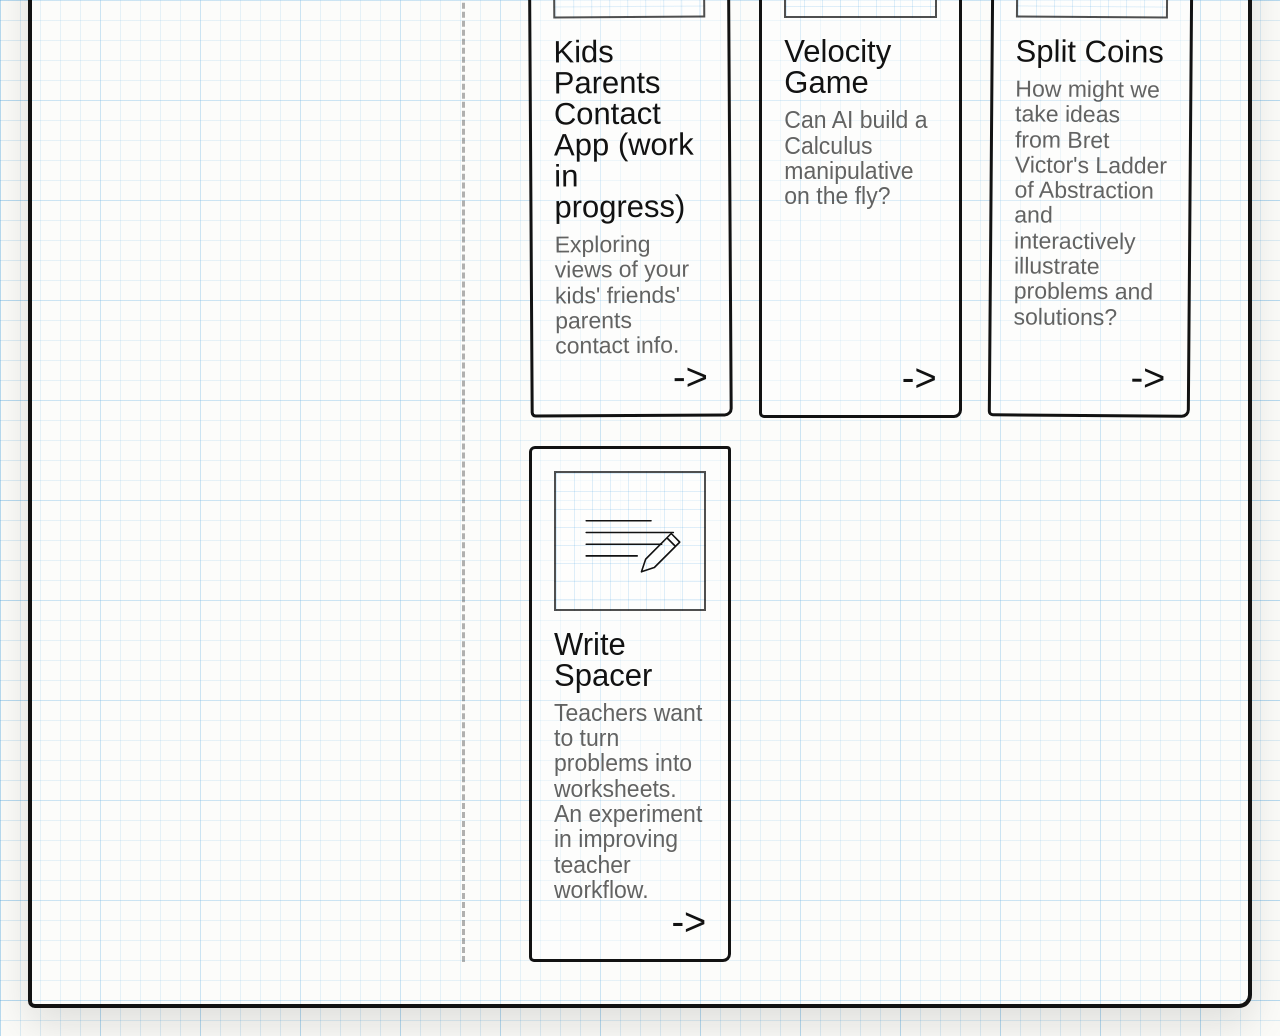
==== commit bec984e3: "Add math applets gallery and function diagram applet" ====
--- a/index.html
+++ b/index.html
@@ -26,6 +26,7 @@
             <p>general</p>
             <a href="https://grumm1728.github.io/myKidsFriendsParents/">Kids Parents Contact App</a>
             <p>math / ed</p>
+            <a href="applets/">Math Applets</a>
             <a href="https://grumm1728.github.io/velocitygame/">Velocity Game</a>
             <a href="https://grumm1728.github.io/splitcoins/">Split Coins</a>
             <a href="https://grumm1728.github.io/writespacer/">Write Spacer</a>
@@ -78,6 +79,7 @@
         <section class="project-grid" id="project-grid" aria-label="Featured work"></section>
       </main>
     </div>
+    <script src="applets/shared/diagonal-applet.js"></script>
     <script src="script.js"></script>
   </body>
 </html>
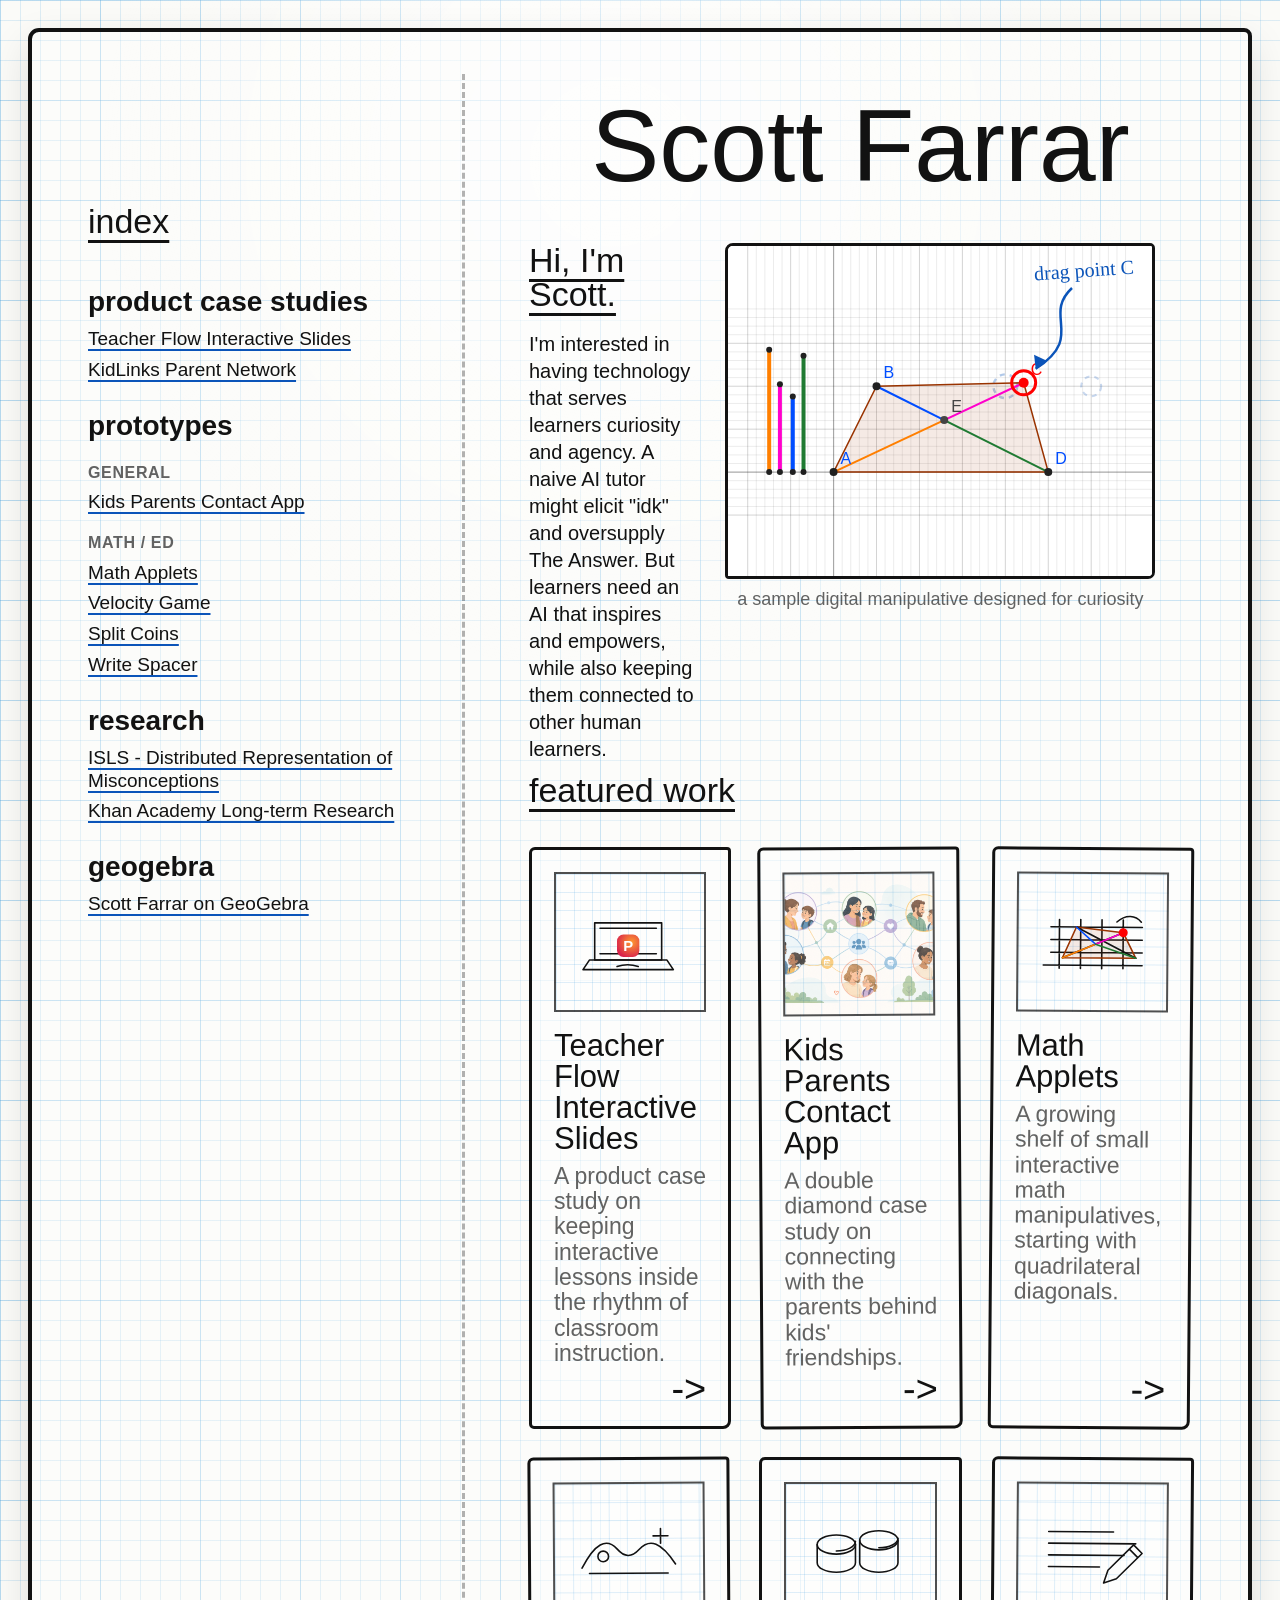
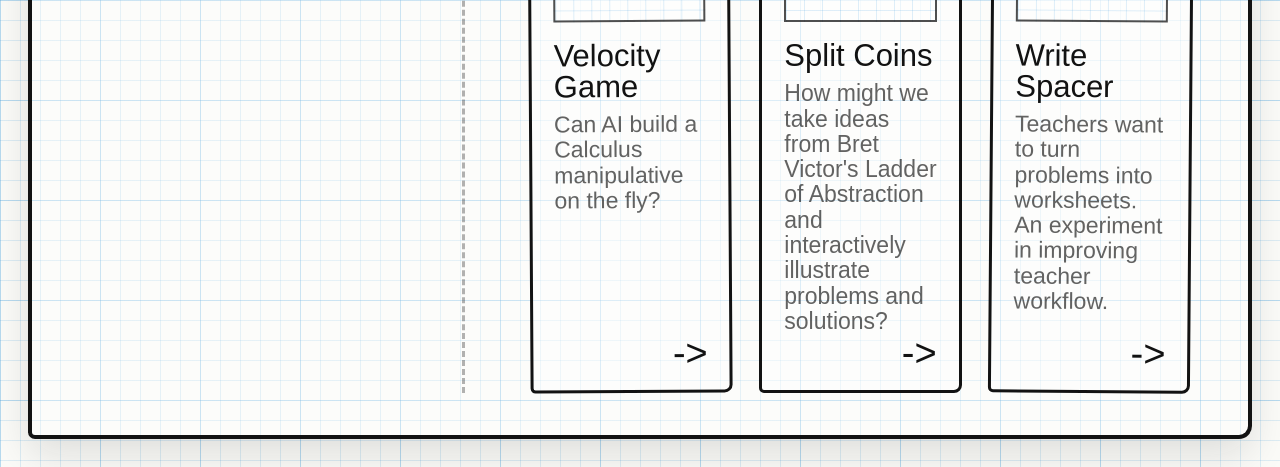
==== commit d3425db3: "Update KidLinks prototype URLs" ====
--- a/index.html
+++ b/index.html
@@ -24,7 +24,7 @@
           <section class="index-section" aria-labelledby="prototypes-heading">
             <h3 id="prototypes-heading">prototypes</h3>
             <p>general</p>
-            <a href="https://grumm1728.github.io/myKidsFriendsParents/">Kids Parents Contact App</a>
+            <a href="https://grumm1728.github.io/kidlinks/">Kids Parents Contact App</a>
             <p>math / ed</p>
             <a href="applets/">Math Applets</a>
             <a href="https://grumm1728.github.io/velocitygame/">Velocity Game</a>
--- a/styles.css
+++ b/styles.css
@@ -245,6 +245,15 @@
   stroke-linecap: round;
   stroke-linejoin: round;
   stroke-width: 3;
+}
+
+.thumbnail img {
+  width: 100%;
+  height: 140px;
+  object-fit: cover;
+  object-position: center;
+  mix-blend-mode: multiply;
+  opacity: 0.82;
 }
 
 .project-card h3 {
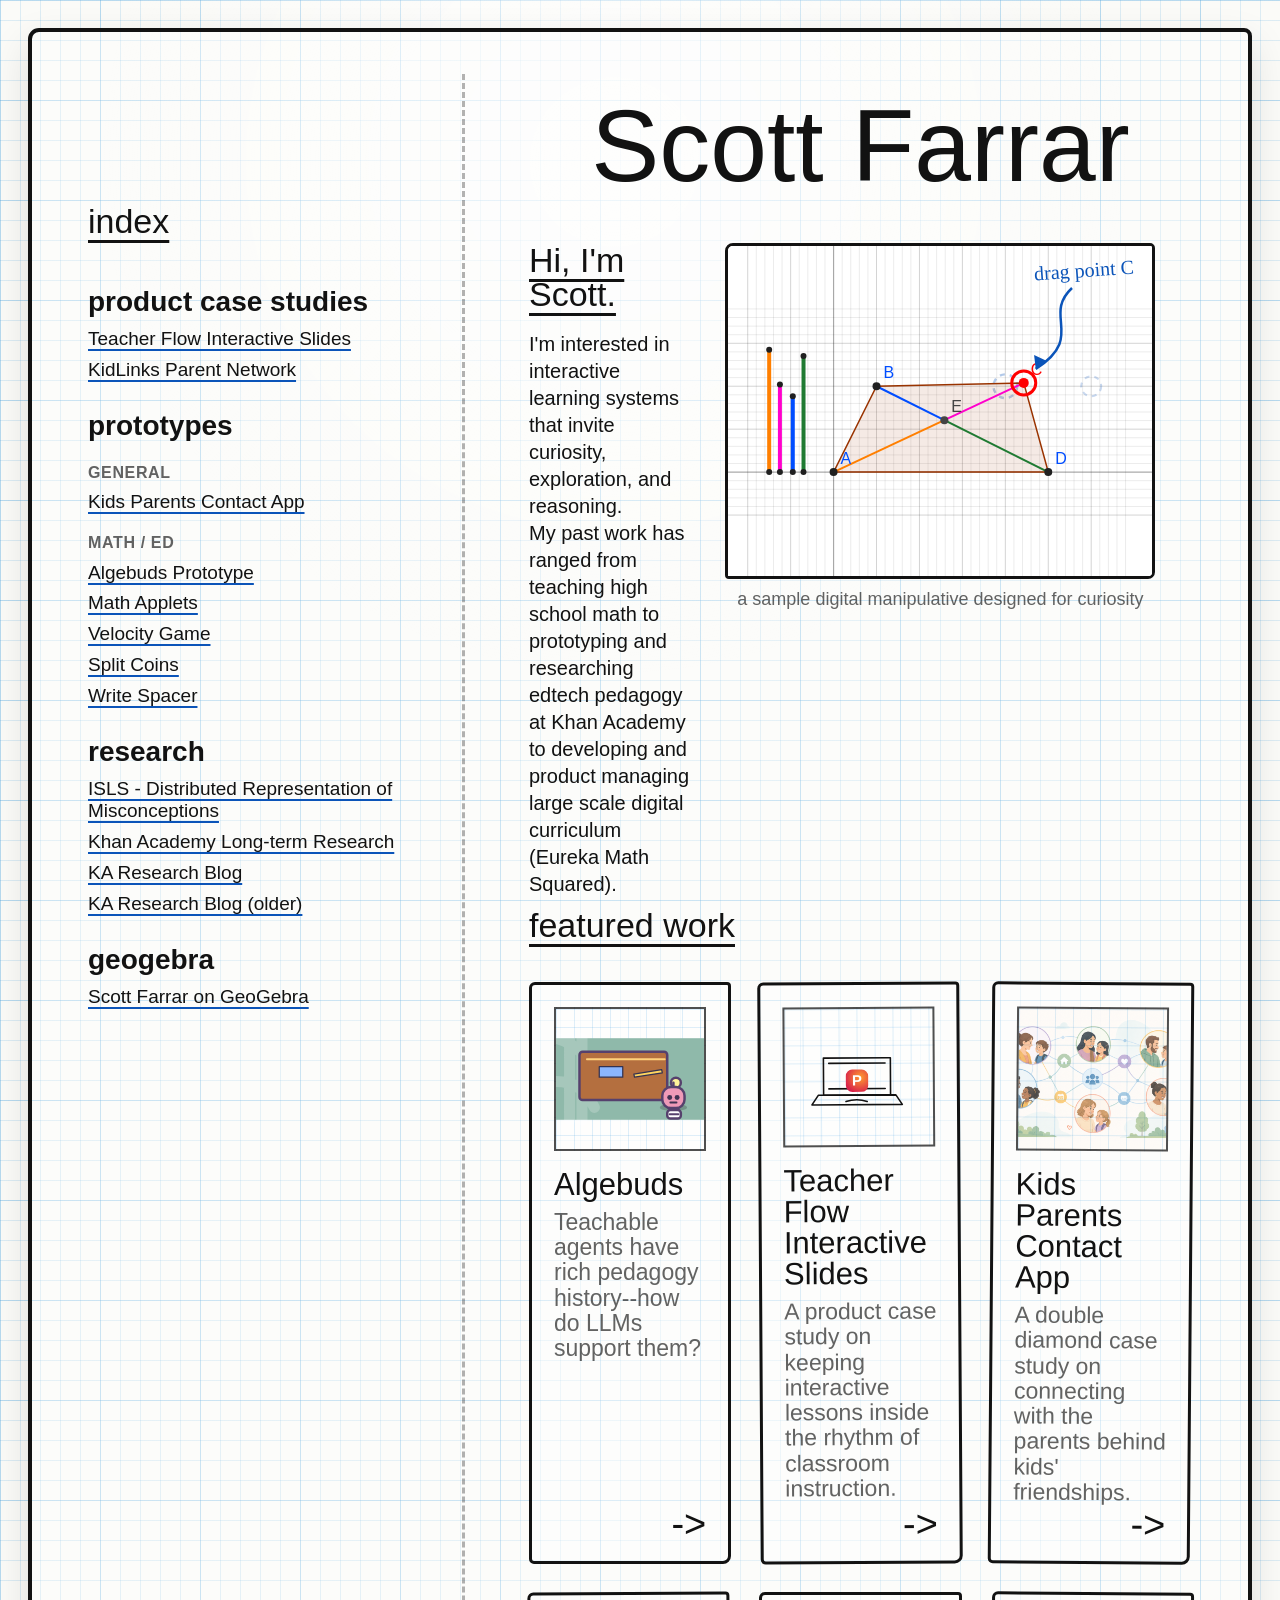
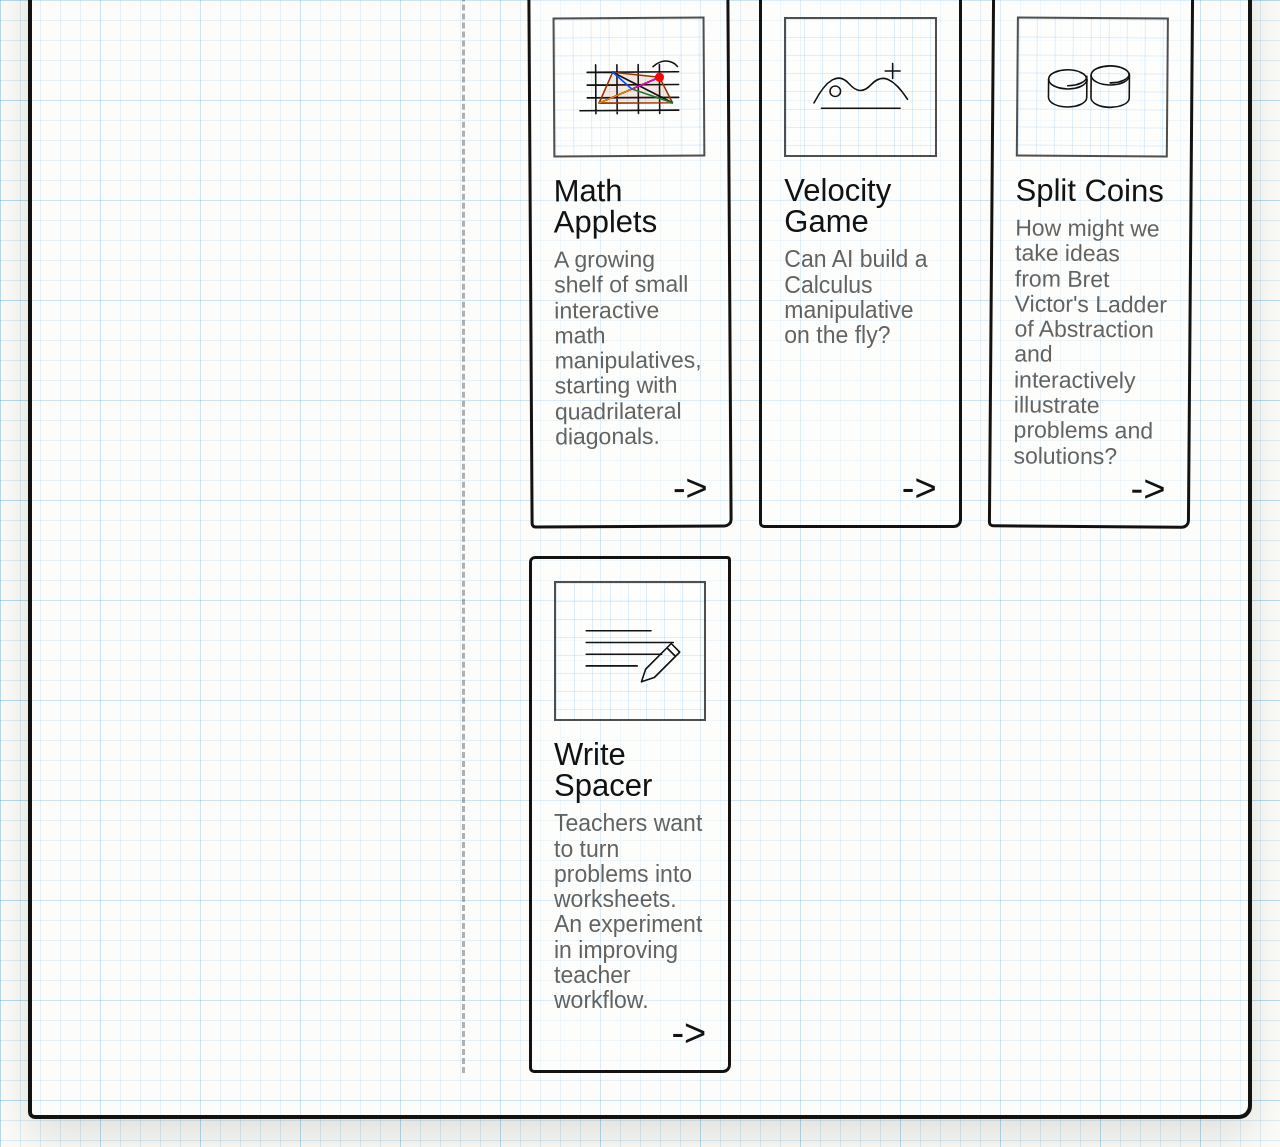
==== commit d645607c: "Add Algebuds portfolio page" ====
--- a/index.html
+++ b/index.html
@@ -26,6 +26,7 @@
             <p>general</p>
             <a href="https://grumm1728.github.io/kidlinks/">Kids Parents Contact App</a>
             <p>math / ed</p>
+            <a href="https://grumm1728.github.io/algebuds/">Algebuds Prototype</a>
             <a href="applets/">Math Applets</a>
             <a href="https://grumm1728.github.io/velocitygame/">Velocity Game</a>
             <a href="https://grumm1728.github.io/splitcoins/">Split Coins</a>
@@ -36,6 +37,8 @@
             <h3 id="research-heading">research</h3>
             <a href="https://repository.isls.org/handle/1/857">ISLS - Distributed Representation of Misconceptions</a>
             <a href="https://early.khanacademy.org/">Khan Academy Long-term Research</a>
+            <a href="https://medium.com/khan-academy-early-product-development">KA Research Blog</a>
+            <a href="https://klr.tumblr.com/archive">KA Research Blog (older)</a>
           </section>
 
           <section class="index-section" aria-labelledby="geogebra-heading">
@@ -52,10 +55,13 @@
             <div class="intro">
               <h2>Hi, I'm Scott.</h2>
               <p>
-                I'm interested in having technology that serves learners curiosity and agency.
-                A naive AI tutor might elicit "idk" and oversupply The Answer. But learners
-                need an AI that inspires and empowers, while also keeping them connected to
-                other human learners.
+                I'm interested in interactive learning systems that invite curiosity,
+                exploration, and reasoning.
+              </p>
+              <p>
+                My past work has ranged from teaching high school math to prototyping and
+                researching edtech pedagogy at Khan Academy to developing and product managing
+                large scale digital curriculum (Eureka Math Squared).
               </p>
             </div>
             <div class="applet-frame">
--- a/styles.css
+++ b/styles.css
@@ -1663,6 +1663,169 @@
   margin: -20px 0 -12px;
 }
 
+.algebuds-thumb {
+  width: 100%;
+  height: 140px;
+}
+
+.thumbnail .algebuds-thumb {
+  width: 100%;
+  height: 140px;
+}
+
+.algebuds-page {
+  width: min(1240px, calc(100% - 56px));
+}
+
+.algebuds-hero {
+  display: grid;
+  grid-template-columns: minmax(320px, 0.86fr) minmax(420px, 1.14fr);
+  gap: clamp(36px, 7vw, 84px);
+  align-items: center;
+  max-width: none;
+  margin-bottom: 52px;
+}
+
+.algebuds-hero-copy {
+  max-width: 620px;
+}
+
+.prototype-link,
+.research-link {
+  display: inline-block;
+  width: fit-content;
+  color: var(--blue);
+  font-size: 22px;
+  line-height: 1.1;
+  text-decoration-thickness: 3px;
+  text-underline-offset: 6px;
+}
+
+.prototype-link {
+  margin-top: 28px;
+}
+
+.algebuds-scene {
+  min-width: 0;
+  margin: 0;
+  padding: 0;
+}
+
+.algebuds-scene svg {
+  width: 100%;
+  height: auto;
+  overflow: hidden;
+  border: 4px solid var(--ink);
+  border-radius: 8px 5px 9px 6px;
+  background: #8fb9aa;
+  box-shadow: 0 14px 30px rgba(18, 18, 18, 0.12);
+}
+
+.scene-wall {
+  fill: #8fb9aa;
+}
+
+.scene-arc {
+  fill: none;
+  stroke: rgba(255, 255, 255, 0.24);
+  stroke-width: 36;
+}
+
+.lesson-board {
+  fill: #b46f3f;
+  stroke: #56416d;
+  stroke-width: 7;
+}
+
+.board-line {
+  fill: none;
+  stroke: #ffd27d;
+  stroke-linecap: round;
+  stroke-width: 5;
+}
+
+.equation-card {
+  fill: #8bb6ff;
+  stroke: #333251;
+  stroke-width: 4;
+}
+
+.chalk-step,
+.feedback-arrow,
+.bot-mouth,
+.bot-body-line,
+.bot-stem {
+  fill: none;
+  stroke-linecap: round;
+  stroke-linejoin: round;
+}
+
+.chalk-step {
+  stroke: #ffd55f;
+  stroke-width: 5;
+}
+
+.feedback-arrow {
+  stroke: var(--blue);
+  stroke-width: 5;
+}
+
+.bot-shadow {
+  fill: rgba(18, 18, 18, 0.22);
+}
+
+.bot-antenna {
+  fill: #fff29a;
+  stroke: #56416d;
+  stroke-width: 6;
+}
+
+.bot-stem {
+  stroke: #56416d;
+  stroke-width: 6;
+}
+
+.bot-head {
+  fill: #ef9ab8;
+  stroke: #56416d;
+  stroke-width: 7;
+}
+
+.bot-eye {
+  fill: #403252;
+}
+
+.bot-mouth,
+.bot-body-line {
+  stroke: #403252;
+  stroke-width: 6;
+}
+
+.bot-body {
+  fill: #fff;
+  stroke: #56416d;
+  stroke-width: 7;
+}
+
+.algebuds-copy {
+  display: grid;
+  grid-template-columns: minmax(0, 1fr) minmax(0, 1fr);
+  gap: 44px 72px;
+  max-width: 1120px;
+}
+
+.algebuds-section {
+  padding-top: 0;
+}
+
+.algebuds-section p:not(.section-label) {
+  max-width: 100%;
+}
+
+.research-link {
+  margin-top: 18px;
+}
+
 @media (max-width: 1180px) {
   .page-shell {
     grid-template-columns: 1fr;
@@ -1761,6 +1924,15 @@
   .workflow-arrow {
     justify-self: center;
     rotate: 90deg;
+  }
+
+  .algebuds-hero,
+  .algebuds-copy {
+    grid-template-columns: 1fr;
+  }
+
+  .algebuds-scene {
+    max-width: 640px;
   }
 }
 
@@ -2105,4 +2277,27 @@
   .network-svg {
     height: 350px;
   }
-}
+
+  .algebuds-page {
+    width: calc(100vw - 24px);
+    max-width: 720px;
+  }
+
+  .algebuds-hero {
+    gap: 30px;
+    margin-bottom: 40px;
+  }
+
+  .algebuds-hero h1 {
+    max-width: 340px;
+  }
+
+  .algebuds-copy {
+    gap: 34px;
+  }
+
+  .prototype-link,
+  .research-link {
+    font-size: 21px;
+  }
+}
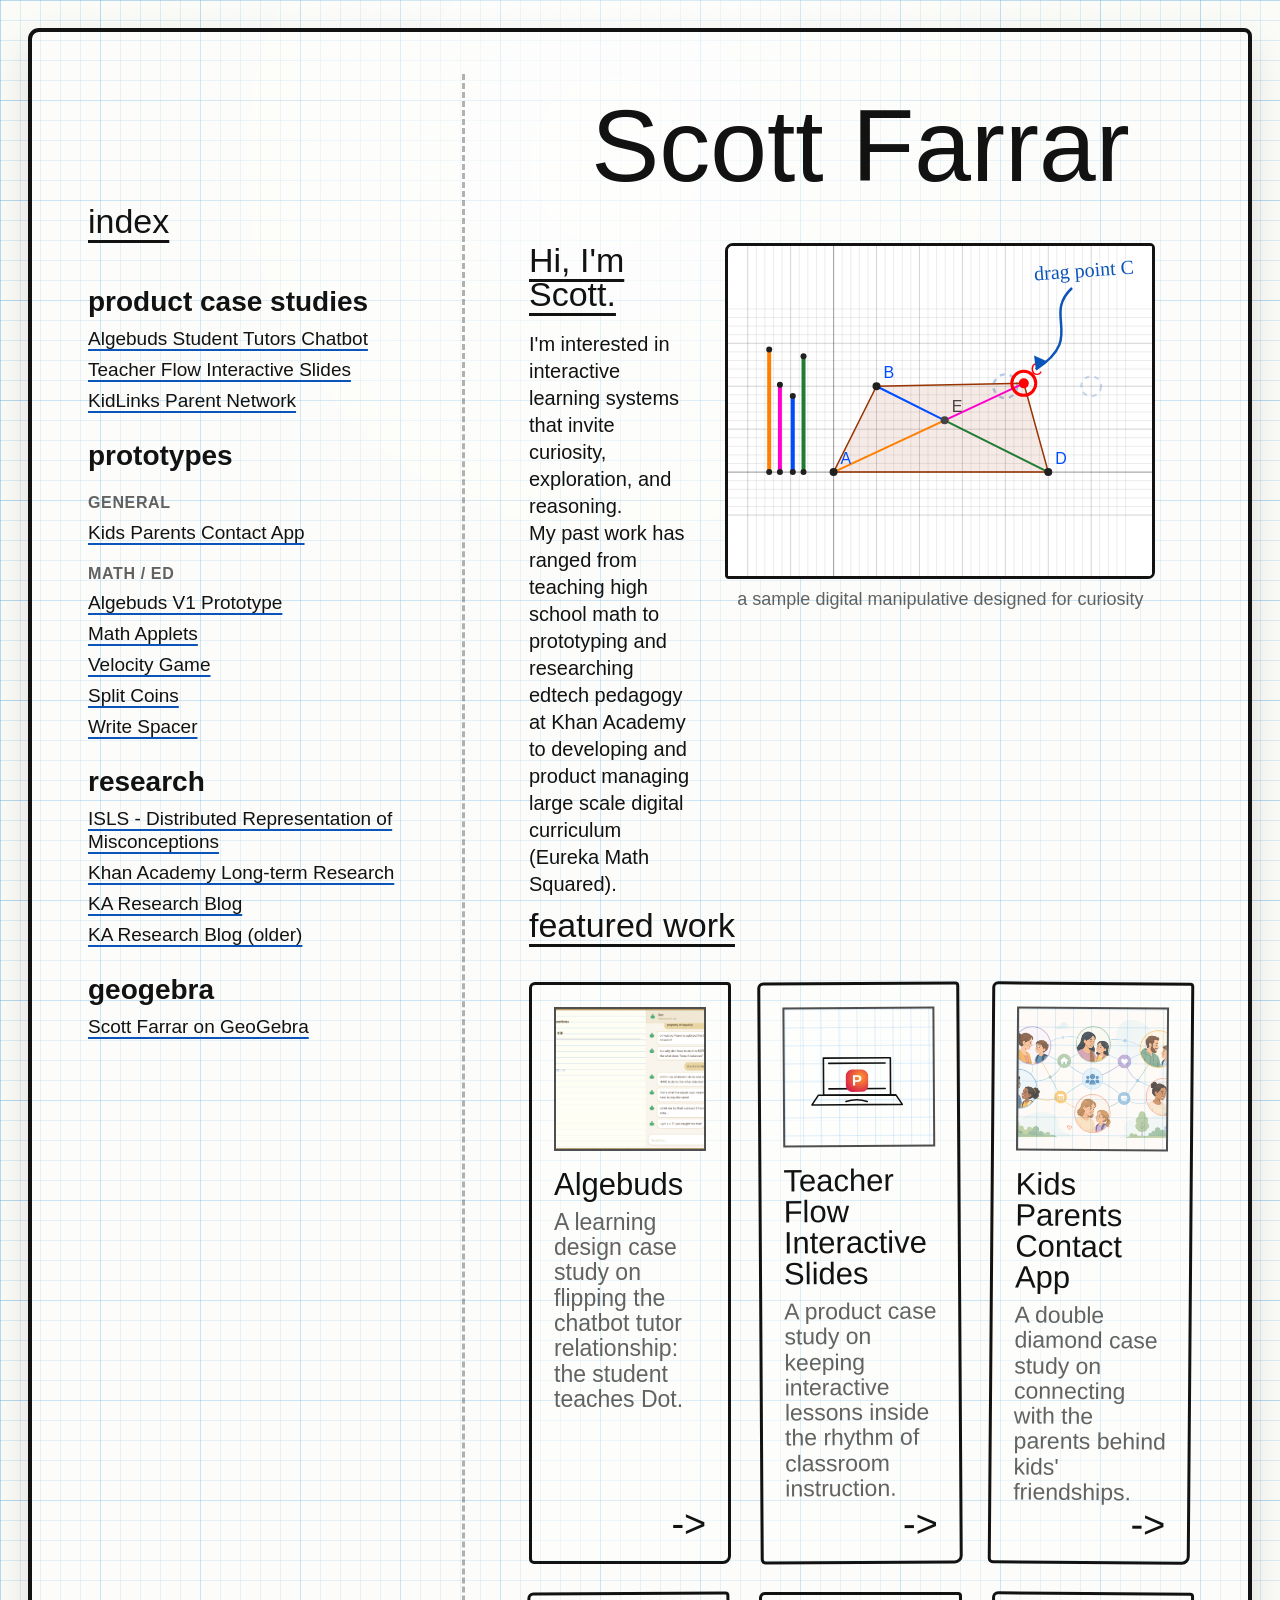
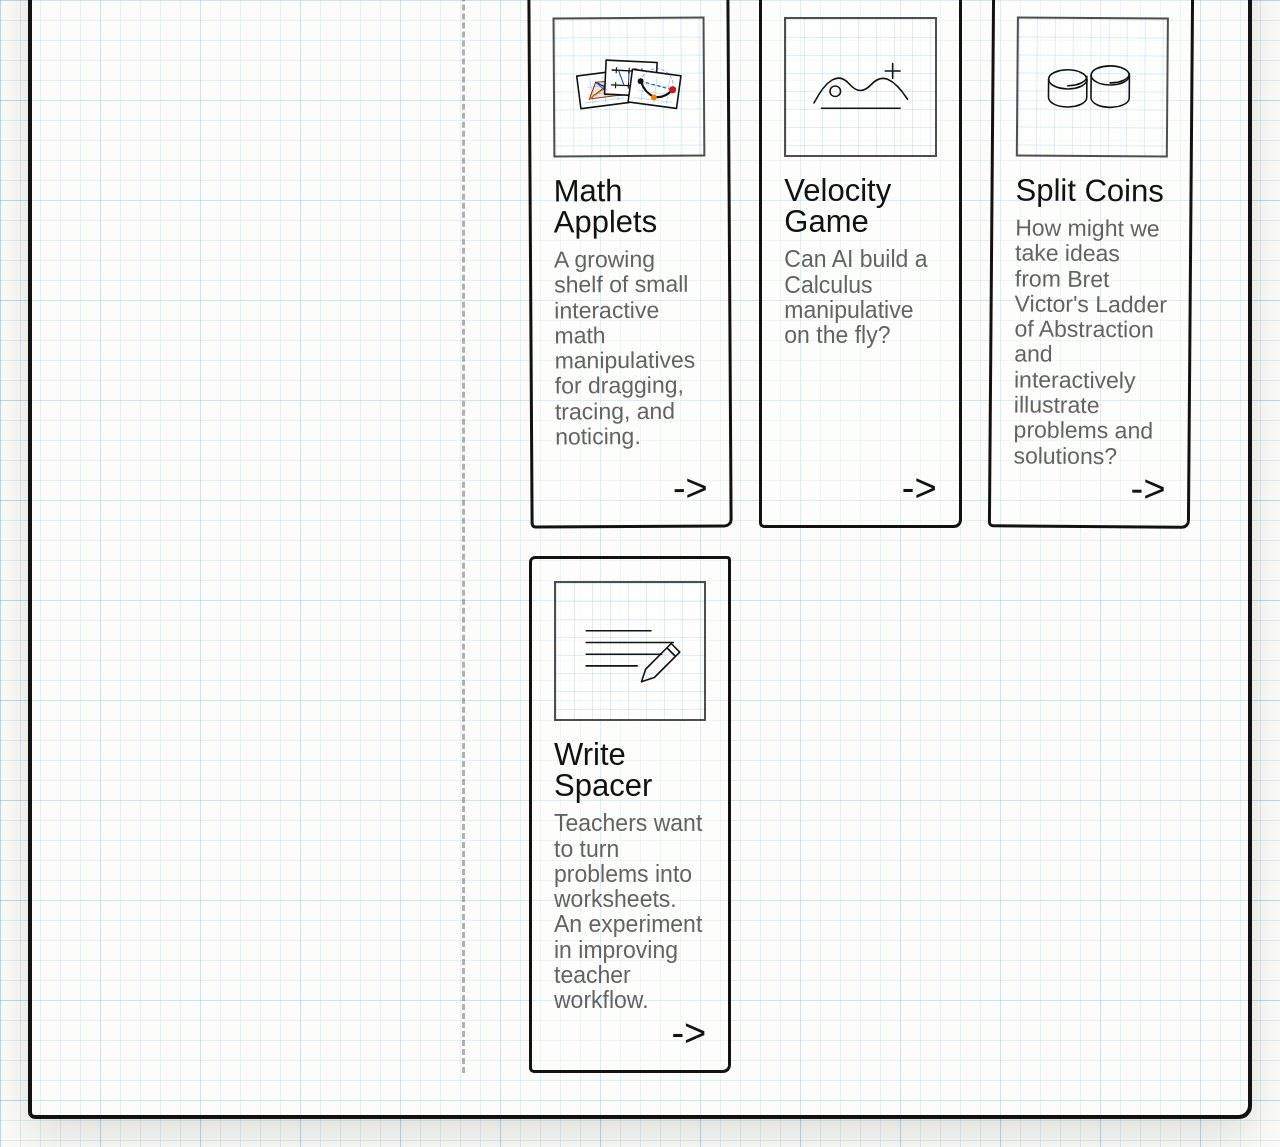
==== commit a0443f1b: "Add Algebuds case study" ====
--- a/index.html
+++ b/index.html
@@ -17,6 +17,7 @@
           <h2>index</h2>
           <section class="index-section" aria-labelledby="case-studies-heading">
             <h3 id="case-studies-heading">product case studies</h3>
+            <a href="algebuds.html">Algebuds Student Tutors Chatbot</a>
             <a href="teacher-flow.html">Teacher Flow Interactive Slides</a>
             <a href="kidlinks.html">KidLinks Parent Network</a>
           </section>
@@ -26,7 +27,7 @@
             <p>general</p>
             <a href="https://grumm1728.github.io/kidlinks/">Kids Parents Contact App</a>
             <p>math / ed</p>
-            <a href="https://grumm1728.github.io/algebuds/">Algebuds Prototype</a>
+            <a href="https://grumm1728.github.io/algebuds/">Algebuds V1 Prototype</a>
             <a href="applets/">Math Applets</a>
             <a href="https://grumm1728.github.io/velocitygame/">Velocity Game</a>
             <a href="https://grumm1728.github.io/splitcoins/">Split Coins</a>
--- a/styles.css
+++ b/styles.css
@@ -1663,37 +1663,341 @@
   margin: -20px 0 -12px;
 }
 
-.algebuds-thumb {
+.thumbnail .algebuds-card-image {
+  object-position: 52% 36%;
+  mix-blend-mode: normal;
+  opacity: 1;
+}
+
+.algebuds-page {
+  width: min(1280px, calc(100% - 56px));
+}
+
+.algebuds-hero {
+  display: grid;
+  grid-template-columns: minmax(320px, 0.84fr) minmax(460px, 1.16fr);
+  gap: clamp(36px, 6vw, 78px);
+  align-items: start;
+  max-width: none;
+  margin-bottom: 70px;
+}
+
+.algebuds-hero-copy {
+  max-width: 650px;
+}
+
+.algebuds-paper {
+  display: grid;
+  grid-template-columns: repeat(2, minmax(0, 1fr));
+  gap: clamp(34px, 5vw, 72px);
+  align-items: start;
+  margin-bottom: 70px;
+}
+
+.algebuds-section {
+  padding-top: 0;
+}
+
+.algebuds-section h2 {
+  max-width: 740px;
+}
+
+.algebuds-section p:not(.section-label) {
+  max-width: 740px;
+}
+
+.algebuds-section p + p {
+  margin-top: 18px;
+}
+
+.algebuds-section code {
+  padding: 0 4px;
+  border-bottom: 2px solid rgba(0, 77, 255, 0.24);
+  color: var(--blue);
+  font-family: inherit;
+}
+
+.logo-command {
+  display: inline;
+  margin: 0;
+  padding: 0 2px;
+  color: var(--blue);
+  font: inherit;
+  line-height: inherit;
+  text-align: left;
+  text-decoration: underline;
+  text-decoration-thickness: 2px;
+  text-underline-offset: 4px;
+  border: 0;
+  background: transparent;
+  cursor: pointer;
+}
+
+.logo-command:hover,
+.logo-command:focus-visible {
+  color: #d01818;
+}
+
+.logo-command:focus-visible {
+  outline: 2px solid var(--blue);
+  outline-offset: 3px;
+}
+
+.algebuds-section sup {
+  font-family: var(--hand);
+  font-size: 0.62em;
+  line-height: 0;
+}
+
+.algebuds-section sup a {
+  color: var(--blue);
+  text-decoration: none;
+}
+
+.algebuds-shot,
+.logo-writer,
+.algebuds-gif-frame {
+  min-width: 0;
+  margin: 0;
+}
+
+.algebuds-shot img,
+.algebuds-gif-frame img {
+  display: block;
   width: 100%;
-  height: 140px;
-}
-
-.thumbnail .algebuds-thumb {
+  height: auto;
+  border: 4px solid var(--ink);
+  border-radius: 8px 5px 9px 6px;
+  background: #fff;
+  box-shadow: 0 14px 30px rgba(18, 18, 18, 0.12);
+}
+
+.algebuds-hero-shot img {
+  aspect-ratio: 971 / 661;
+  object-fit: cover;
+  object-position: center top;
+}
+
+.logo-writer {
+  align-self: center;
+  width: min(100%, 500px);
+  padding: 10px;
+  border: 3px solid var(--ink);
+  border-radius: 8px 5px 9px 6px;
+  background: rgba(255, 255, 255, 0.56);
+  box-shadow: 0 14px 30px rgba(18, 18, 18, 0.12);
+}
+
+.logo-writer-canvas {
+  display: block;
   width: 100%;
-  height: 140px;
-}
-
-.algebuds-page {
-  width: min(1240px, calc(100% - 56px));
-}
-
-.algebuds-hero {
-  display: grid;
-  grid-template-columns: minmax(320px, 0.86fr) minmax(420px, 1.14fr);
-  gap: clamp(36px, 7vw, 84px);
-  align-items: center;
-  max-width: none;
-  margin-bottom: 52px;
-}
-
-.algebuds-hero-copy {
-  max-width: 620px;
-}
-
-.prototype-link,
-.research-link {
-  display: inline-block;
-  width: fit-content;
+  aspect-ratio: 540 / 300;
+  border: 2px solid rgba(18, 18, 18, 0.2);
+  border-radius: 5px;
+  background: #fbf8ec;
+}
+
+#logo-grid path {
+  stroke: rgba(78, 166, 224, 0.38);
+  stroke-width: 1;
+}
+
+.logo-grid-bg {
+  fill: url("#logo-grid");
+}
+
+.logo-axis {
+  fill: none;
+  stroke: rgba(18, 18, 18, 0.18);
+  stroke-width: 2;
+  stroke-dasharray: 8 8;
+}
+
+.logo-line {
+  fill: none;
+  stroke: var(--ink);
+  stroke-width: 3;
+  stroke-linecap: round;
+  stroke-dasharray: 1;
+  stroke-dashoffset: 1;
+}
+
+.logo-line-short {
+  transition: stroke-dashoffset 780ms ease;
+}
+
+.logo-line-long {
+  transition: stroke-dashoffset 1300ms ease;
+}
+
+.logo-writer.is-short .logo-line-short,
+.logo-writer.is-long .logo-line-long {
+  stroke-dashoffset: 0;
+}
+
+.logo-turtle {
+  transform-box: view-box;
+  transform-origin: 0 0;
+}
+
+.logo-turtle-one {
+  transform: translate(78px, 104px) rotate(90deg) scale(0.82);
+  transition: transform 780ms ease;
+}
+
+.logo-writer.is-short .logo-turtle-one {
+  transform: translate(178px, 104px) rotate(90deg) scale(0.82);
+}
+
+.logo-turtle-two {
+  opacity: 0;
+  transform: translate(78px, 216px) rotate(90deg) scale(0.82);
+  transition: opacity 120ms ease, transform 1300ms ease;
+}
+
+.logo-writer.is-long .logo-turtle-two {
+  opacity: 1;
+  transform: translate(478px, 216px) rotate(90deg) scale(0.82);
+}
+
+.turtle-shell {
+  fill: var(--ink);
+  stroke: var(--ink);
+  stroke-width: 3;
+  stroke-linejoin: round;
+}
+
+.turtle-limbs {
+  fill: none;
+  stroke: var(--ink);
+  stroke-width: 5;
+  stroke-linecap: round;
+  stroke-linejoin: round;
+}
+
+.algebuds-shot figcaption,
+.logo-writer figcaption,
+.algebuds-gif-frame figcaption {
+  max-width: 760px;
+  margin-top: 12px;
+  color: var(--soft);
+  font-size: 18px;
+  line-height: 1.22;
+}
+
+.algebuds-wide-section {
+  width: min(100%, 1120px);
+  margin: 4px auto 76px;
+}
+
+.algebuds-loop {
+  margin: 0;
+  padding: 22px 24px 26px;
+  border: 3px solid rgba(18, 18, 18, 0.78);
+  border-radius: 7px 5px 8px 6px;
+  background: rgba(255, 255, 255, 0.34);
+}
+
+.algebuds-loop ol {
+  margin: 0;
+  padding-left: 24px;
+}
+
+.algebuds-loop li {
+  margin: 0 0 16px;
+  font-size: 21px;
+  line-height: 1.25;
+}
+
+.algebuds-loop li:last-child {
+  margin-bottom: 0;
+}
+
+.algebuds-design {
+  display: grid;
+  grid-template-columns: repeat(2, minmax(0, 1fr));
+  gap: 34px;
+  margin: 76px 0;
+}
+
+.algebuds-design-intro {
+  grid-column: 1 / -1;
+  max-width: 840px;
+}
+
+.algebuds-design-intro h2,
+.algebuds-history-copy h2,
+.algebuds-future h2 {
+  margin: 0;
+  font-size: clamp(32px, 4vw, 52px);
+  font-weight: 400;
+  line-height: 1;
+}
+
+.algebuds-decision-card {
+  padding: 26px 26px 28px;
+  border: 3px solid rgba(18, 18, 18, 0.76);
+  border-radius: 8px 5px 7px 6px;
+  background: rgba(255, 255, 255, 0.28);
+}
+
+.algebuds-decision-card h3 {
+  margin: 0 0 18px;
+  color: var(--blue);
+  font-family: var(--hand);
+  font-size: 25px;
+  font-weight: 400;
+  line-height: 1;
+}
+
+.algebuds-decision-card h4 {
+  margin: 22px 0 6px;
+  font-size: 24px;
+  font-weight: 400;
+  line-height: 1.05;
+}
+
+.algebuds-decision-card h4:first-of-type {
+  margin-top: 0;
+}
+
+.algebuds-decision-card p {
+  margin: 0;
+  color: var(--soft);
+  font-size: 20px;
+  line-height: 1.28;
+}
+
+.algebuds-future {
+  display: block;
+  max-width: 920px;
+}
+
+.algebuds-history {
+  display: grid;
+  grid-template-columns: minmax(320px, 0.78fr) minmax(420px, 1.22fr);
+  gap: clamp(32px, 5vw, 68px);
+  align-items: start;
+  margin: 78px 0;
+  padding-top: 44px;
+  border-top: 3px dashed rgba(18, 18, 18, 0.28);
+}
+
+.algebuds-history-copy p:not(.section-label) {
+  max-width: 560px;
+  margin: 18px 0 0;
+  font-size: 22px;
+  line-height: 1.28;
+}
+
+.algebuds-link-grid {
+  display: grid;
+  gap: 14px;
+  max-width: 430px;
+  margin-top: 26px;
+}
+
+.algebuds-link-grid a {
   color: var(--blue);
   font-size: 22px;
   line-height: 1.1;
@@ -1701,129 +2005,28 @@
   text-underline-offset: 6px;
 }
 
-.prototype-link {
-  margin-top: 28px;
-}
-
-.algebuds-scene {
-  min-width: 0;
+.algebuds-references {
+  max-width: 940px;
+  padding-top: 40px;
+  border-top: 3px solid rgba(18, 18, 18, 0.16);
+}
+
+.algebuds-references ol {
   margin: 0;
-  padding: 0;
-}
-
-.algebuds-scene svg {
-  width: 100%;
-  height: auto;
-  overflow: hidden;
-  border: 4px solid var(--ink);
-  border-radius: 8px 5px 9px 6px;
-  background: #8fb9aa;
-  box-shadow: 0 14px 30px rgba(18, 18, 18, 0.12);
-}
-
-.scene-wall {
-  fill: #8fb9aa;
-}
-
-.scene-arc {
-  fill: none;
-  stroke: rgba(255, 255, 255, 0.24);
-  stroke-width: 36;
-}
-
-.lesson-board {
-  fill: #b46f3f;
-  stroke: #56416d;
-  stroke-width: 7;
-}
-
-.board-line {
-  fill: none;
-  stroke: #ffd27d;
-  stroke-linecap: round;
-  stroke-width: 5;
-}
-
-.equation-card {
-  fill: #8bb6ff;
-  stroke: #333251;
-  stroke-width: 4;
-}
-
-.chalk-step,
-.feedback-arrow,
-.bot-mouth,
-.bot-body-line,
-.bot-stem {
-  fill: none;
-  stroke-linecap: round;
-  stroke-linejoin: round;
-}
-
-.chalk-step {
-  stroke: #ffd55f;
-  stroke-width: 5;
-}
-
-.feedback-arrow {
-  stroke: var(--blue);
-  stroke-width: 5;
-}
-
-.bot-shadow {
-  fill: rgba(18, 18, 18, 0.22);
-}
-
-.bot-antenna {
-  fill: #fff29a;
-  stroke: #56416d;
-  stroke-width: 6;
-}
-
-.bot-stem {
-  stroke: #56416d;
-  stroke-width: 6;
-}
-
-.bot-head {
-  fill: #ef9ab8;
-  stroke: #56416d;
-  stroke-width: 7;
-}
-
-.bot-eye {
-  fill: #403252;
-}
-
-.bot-mouth,
-.bot-body-line {
-  stroke: #403252;
-  stroke-width: 6;
-}
-
-.bot-body {
-  fill: #fff;
-  stroke: #56416d;
-  stroke-width: 7;
-}
-
-.algebuds-copy {
-  display: grid;
-  grid-template-columns: minmax(0, 1fr) minmax(0, 1fr);
-  gap: 44px 72px;
-  max-width: 1120px;
-}
-
-.algebuds-section {
-  padding-top: 0;
-}
-
-.algebuds-section p:not(.section-label) {
-  max-width: 100%;
-}
-
-.research-link {
-  margin-top: 18px;
+  padding-left: 24px;
+}
+
+.algebuds-references li {
+  margin: 0 0 14px;
+  color: var(--soft);
+  font-size: 18px;
+  line-height: 1.32;
+}
+
+.algebuds-references a {
+  color: var(--blue);
+  text-decoration-thickness: 2px;
+  text-underline-offset: 4px;
 }
 
 @media (max-width: 1180px) {
@@ -1927,12 +2130,14 @@
   }
 
   .algebuds-hero,
-  .algebuds-copy {
+  .algebuds-paper,
+  .algebuds-design,
+  .algebuds-history {
     grid-template-columns: 1fr;
   }
 
-  .algebuds-scene {
-    max-width: 640px;
+  .algebuds-hero-shot {
+    max-width: 760px;
   }
 }
 
@@ -2289,15 +2494,32 @@
   }
 
   .algebuds-hero h1 {
-    max-width: 340px;
-  }
-
-  .algebuds-copy {
-    gap: 34px;
-  }
-
-  .prototype-link,
-  .research-link {
+    max-width: 620px;
+  }
+
+  .algebuds-paper,
+  .algebuds-design,
+  .algebuds-history {
+    gap: 30px;
+  }
+
+  .algebuds-history {
+    margin-top: 48px;
+    padding-top: 32px;
+  }
+
+  .algebuds-section p:not(.section-label),
+  .algebuds-history-copy p:not(.section-label) {
     font-size: 21px;
   }
-}
+
+  .algebuds-decision-card {
+    padding: 22px 20px 24px;
+  }
+
+  .algebuds-decision-card p,
+  .algebuds-loop li,
+  .algebuds-link-grid a {
+    font-size: 20px;
+  }
+}
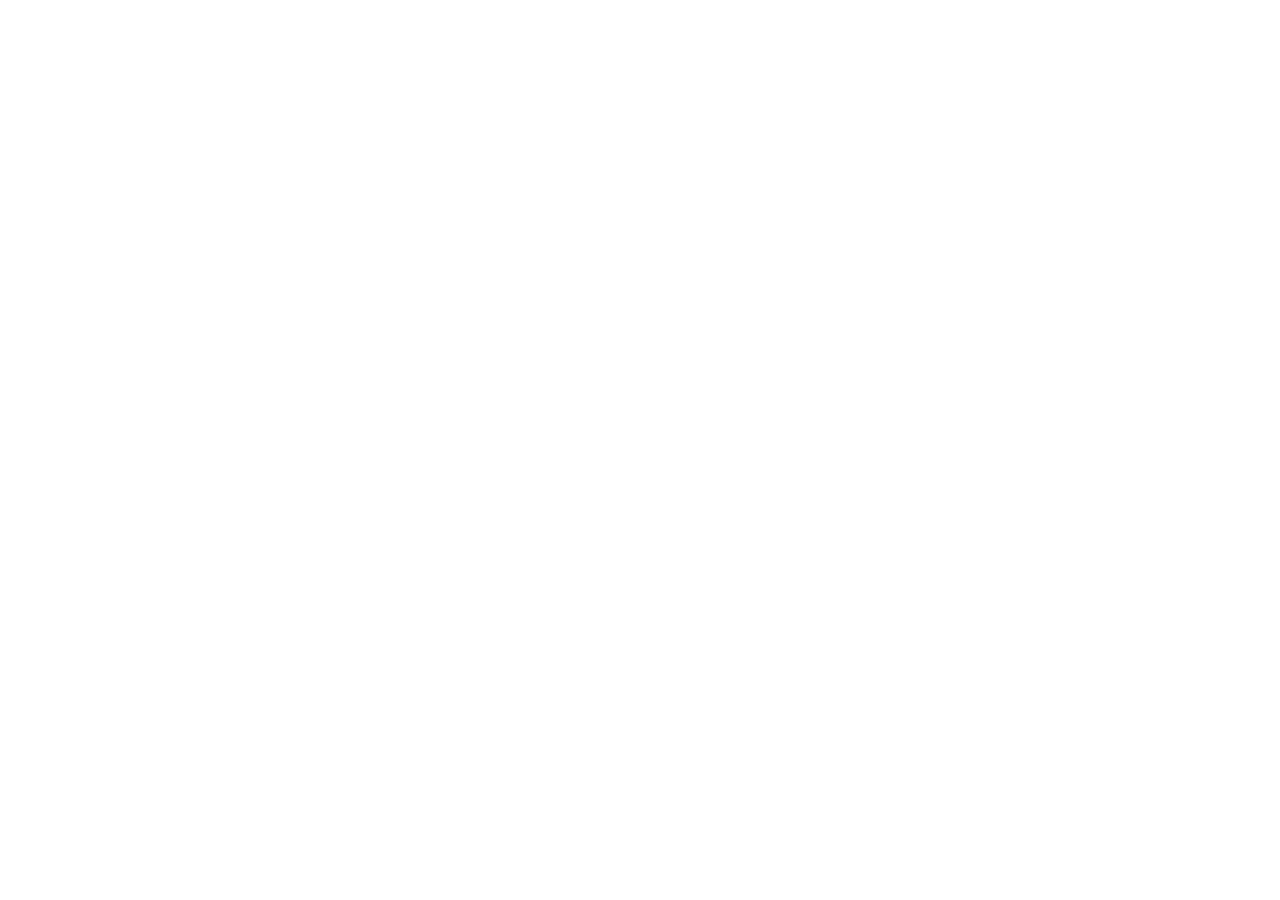
==== commit a6886c74: "Redirect migrated portfolio pages to sfxmath.com" ====
--- a/index.html
+++ b/index.html
@@ -3,90 +3,29 @@
   <head>
     <meta charset="utf-8">
     <meta name="viewport" content="width=device-width, initial-scale=1">
-    <meta
-      name="description"
-      content="Scott Farrar's portfolio: product work, prototypes, case studies, and experiments in learning technology."
-    >
-    <title>Scott Farrar | Portfolio</title>
-    <link rel="stylesheet" href="styles.css">
+    <meta name="robots" content="noindex,follow">
+    <meta name="description" content="Scott Farrar's portfolio has moved to Scott Farrar's current site.">
+    <link rel="canonical" href="https://sfxmath.com/portfolio/">
+    <meta http-equiv="refresh" content="0; url=https://sfxmath.com/portfolio/">
+    <title>Scott Farrar's portfolio has moved | Scott Farrar</title>
+    <script>
+      window.location.replace("https://sfxmath.com/portfolio/" + window.location.hash);
+    </script>
+    <style>
+      :root { color-scheme: light; font-family: system-ui, sans-serif; }
+      body { margin: 0; color: #20252b; background: #f5f8fa; }
+      main { box-sizing: border-box; width: min(42rem, calc(100% - 2rem)); margin: 12vh auto; padding: 2rem; background: white; border: 2px solid #20252b; border-radius: 0.75rem; }
+      h1 { margin-top: 0; line-height: 1.15; }
+      p { line-height: 1.6; }
+      a { color: #075f8f; font-weight: 700; }
+    </style>
   </head>
   <body>
-    <div class="page-shell">
-      <aside class="sidebar" aria-label="Portfolio sections">
-        <nav class="notebook-nav" aria-label="Portfolio index">
-          <h2>index</h2>
-          <section class="index-section" aria-labelledby="case-studies-heading">
-            <h3 id="case-studies-heading">product case studies</h3>
-            <a href="algebuds.html">Algebuds Student Tutors Chatbot</a>
-            <a href="teacher-flow.html">Teacher Flow Interactive Slides</a>
-            <a href="kidlinks.html">KidLinks Parent Network</a>
-          </section>
-
-          <section class="index-section" aria-labelledby="prototypes-heading">
-            <h3 id="prototypes-heading">prototypes</h3>
-            <p>general</p>
-            <a href="https://grumm1728.github.io/kidlinks/">Kids Parents Contact App</a>
-            <p>math / ed</p>
-            <a href="https://grumm1728.github.io/algebuds/">Algebuds V1 Prototype</a>
-            <a href="applets/">Math Applets</a>
-            <a href="https://grumm1728.github.io/velocitygame/">Velocity Game</a>
-            <a href="https://grumm1728.github.io/splitcoins/">Split Coins</a>
-            <a href="https://grumm1728.github.io/writespacer/">Write Spacer</a>
-          </section>
-
-          <section class="index-section" aria-labelledby="research-heading">
-            <h3 id="research-heading">research</h3>
-            <a href="https://repository.isls.org/handle/1/857">ISLS - Distributed Representation of Misconceptions</a>
-            <a href="https://early.khanacademy.org/">Khan Academy Long-term Research</a>
-            <a href="https://medium.com/khan-academy-early-product-development">KA Research Blog</a>
-            <a href="https://klr.tumblr.com/archive">KA Research Blog (older)</a>
-          </section>
-
-          <section class="index-section" aria-labelledby="geogebra-heading">
-            <h3 id="geogebra-heading">geogebra</h3>
-            <a href="https://www.geogebra.org/u/scottfarrar">Scott Farrar on GeoGebra</a>
-          </section>
-        </nav>
-      </aside>
-
-      <main class="notebook-page">
-        <header class="hero" id="about">
-          <h1>Scott Farrar</h1>
-          <section class="intro-block">
-            <div class="intro">
-              <h2>Hi, I'm Scott.</h2>
-              <p>
-                I'm interested in interactive learning systems that invite curiosity,
-                exploration, and reasoning.
-              </p>
-              <p>
-                My past work has ranged from teaching high school math to prototyping and
-                researching edtech pedagogy at Khan Academy to developing and product managing
-                large scale digital curriculum (Eureka Math Squared).
-              </p>
-            </div>
-            <div class="applet-frame">
-              <article class="applet-placeholder" aria-label="Interactive quadrilateral diagonal applet">
-                <p class="drag-teaser">drag point C</p>
-                <canvas
-                  id="diagonal-canvas"
-                  width="720"
-                  height="430"
-                  aria-label="Drag point C to compare the four diagonal segment lengths"
-                ></canvas>
-              </article>
-              <p class="applet-caption">a sample digital manipulative designed for curiosity</p>
-            </div>
-          </section>
-        </header>
-
-        <section class="section-heading" id="work">
-          <h2>featured work</h2>
-        </section>
-        <section class="project-grid" id="project-grid" aria-label="Featured work"></section>
-      </main>
-    </div>
-    <script src="applets/shared/diagonal-applet.js"></script>
-    <script src="script.js"></script>
+    <main>
+      <p>This legacy page has moved.</p>
+      <h1>Scott Farrar's portfolio</h1>
+      <p><a href="https://sfxmath.com/portfolio/">Continue to the current page</a>.</p>
+      <p>The <a href="applets/">legacy math applets</a> remain available at their original URLs.</p>
+    </main>
   </body>
 </html>
